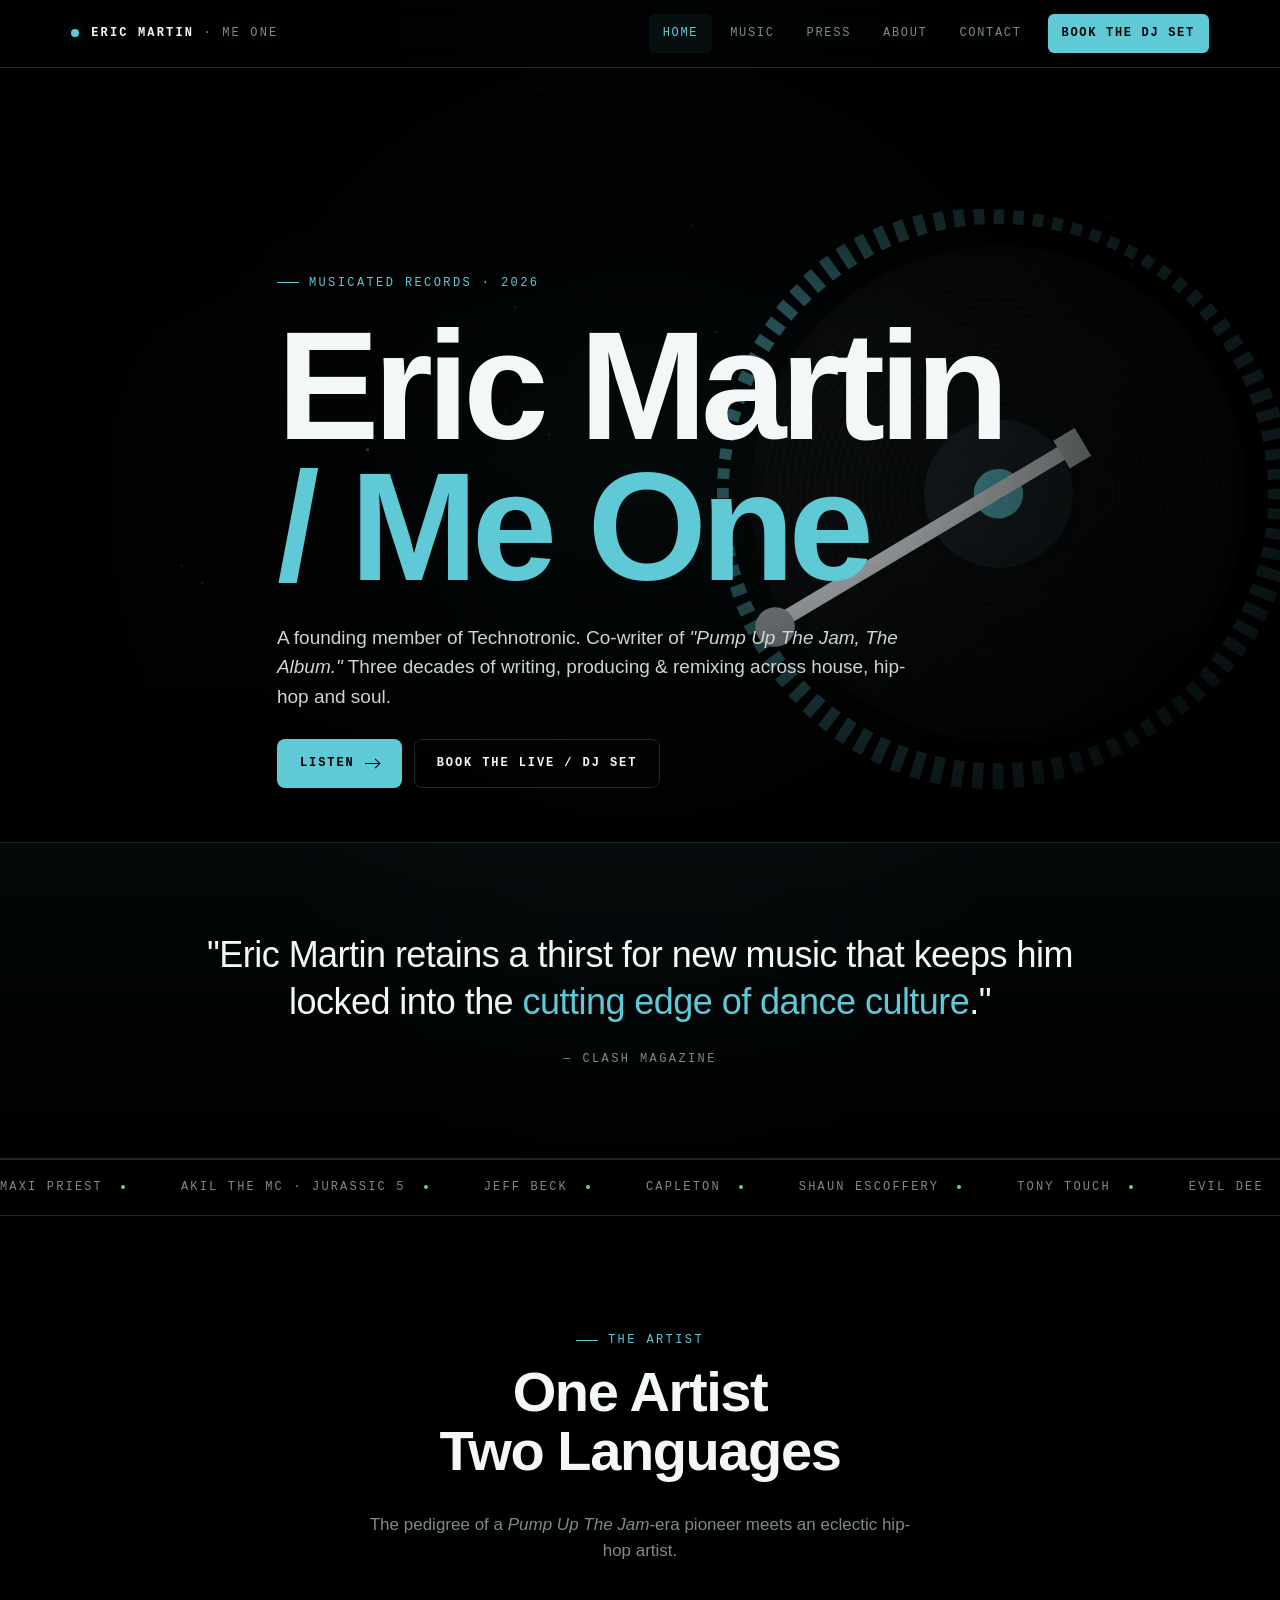
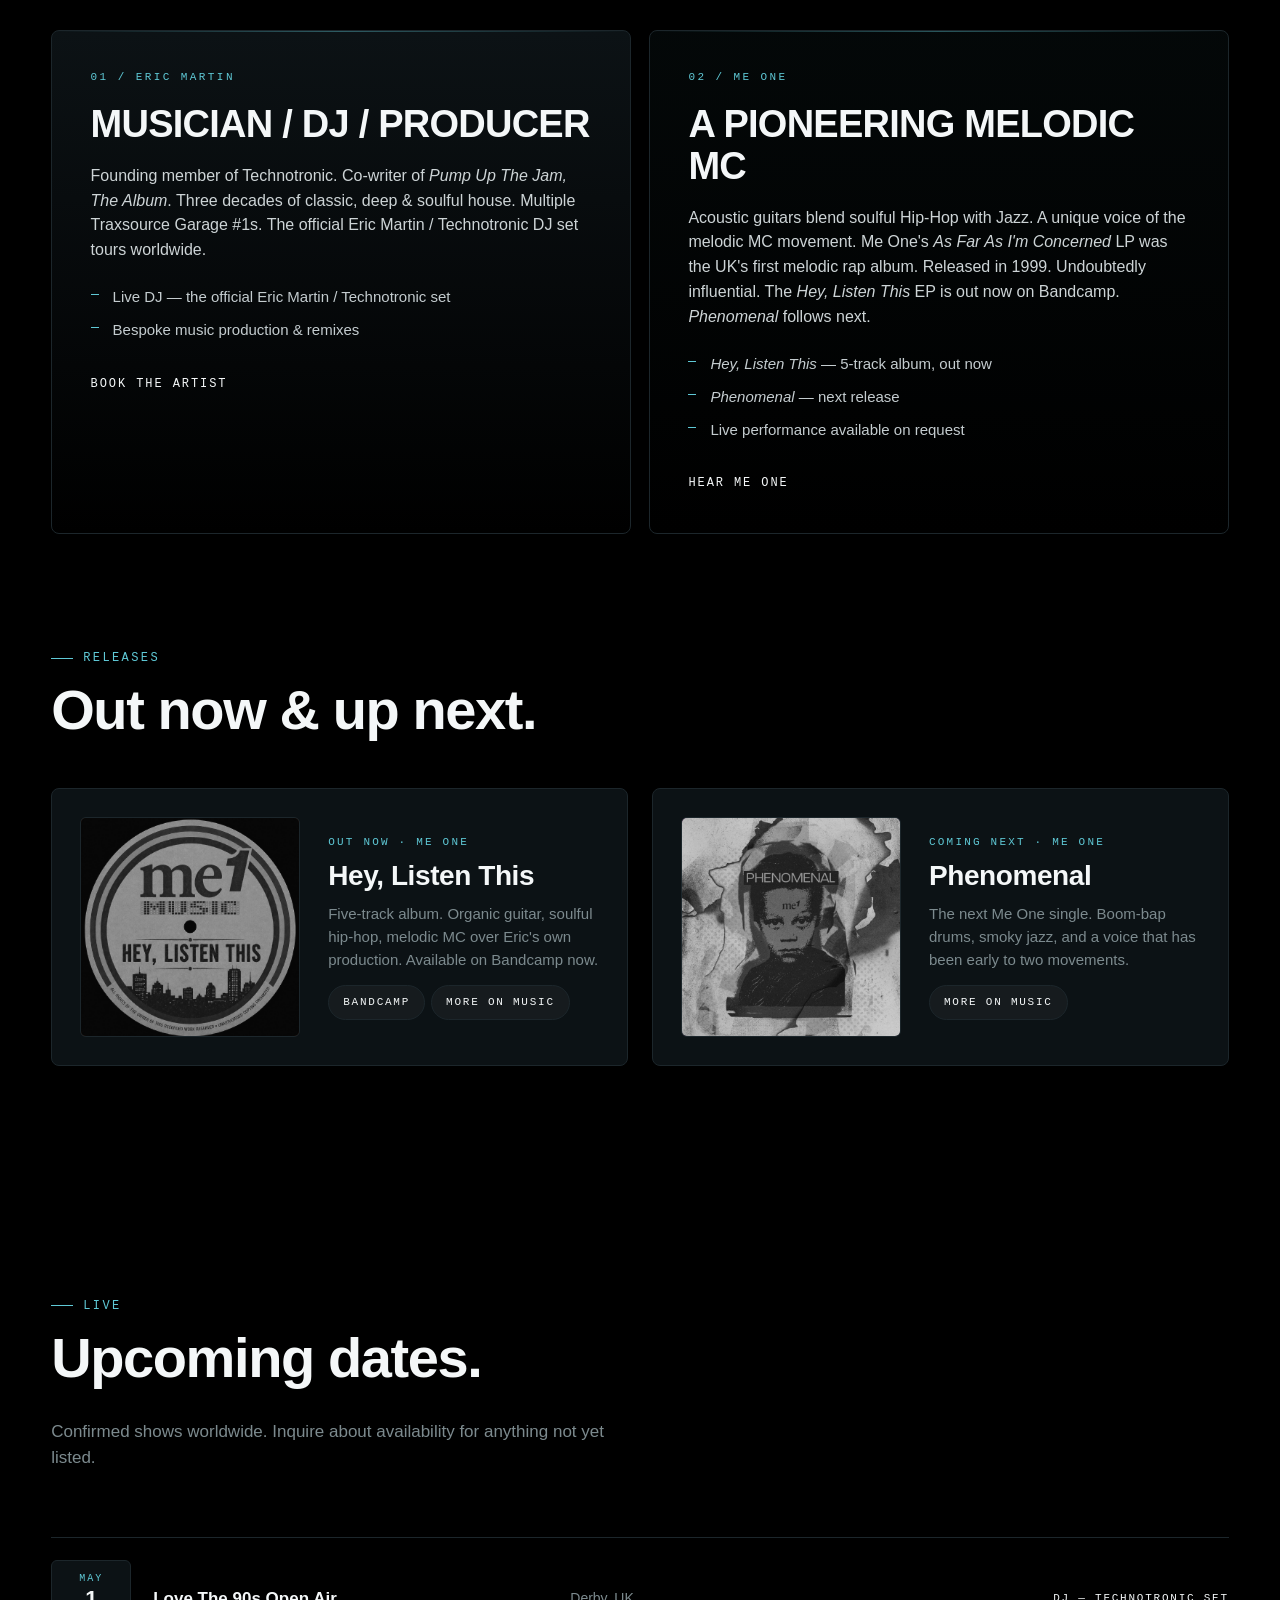
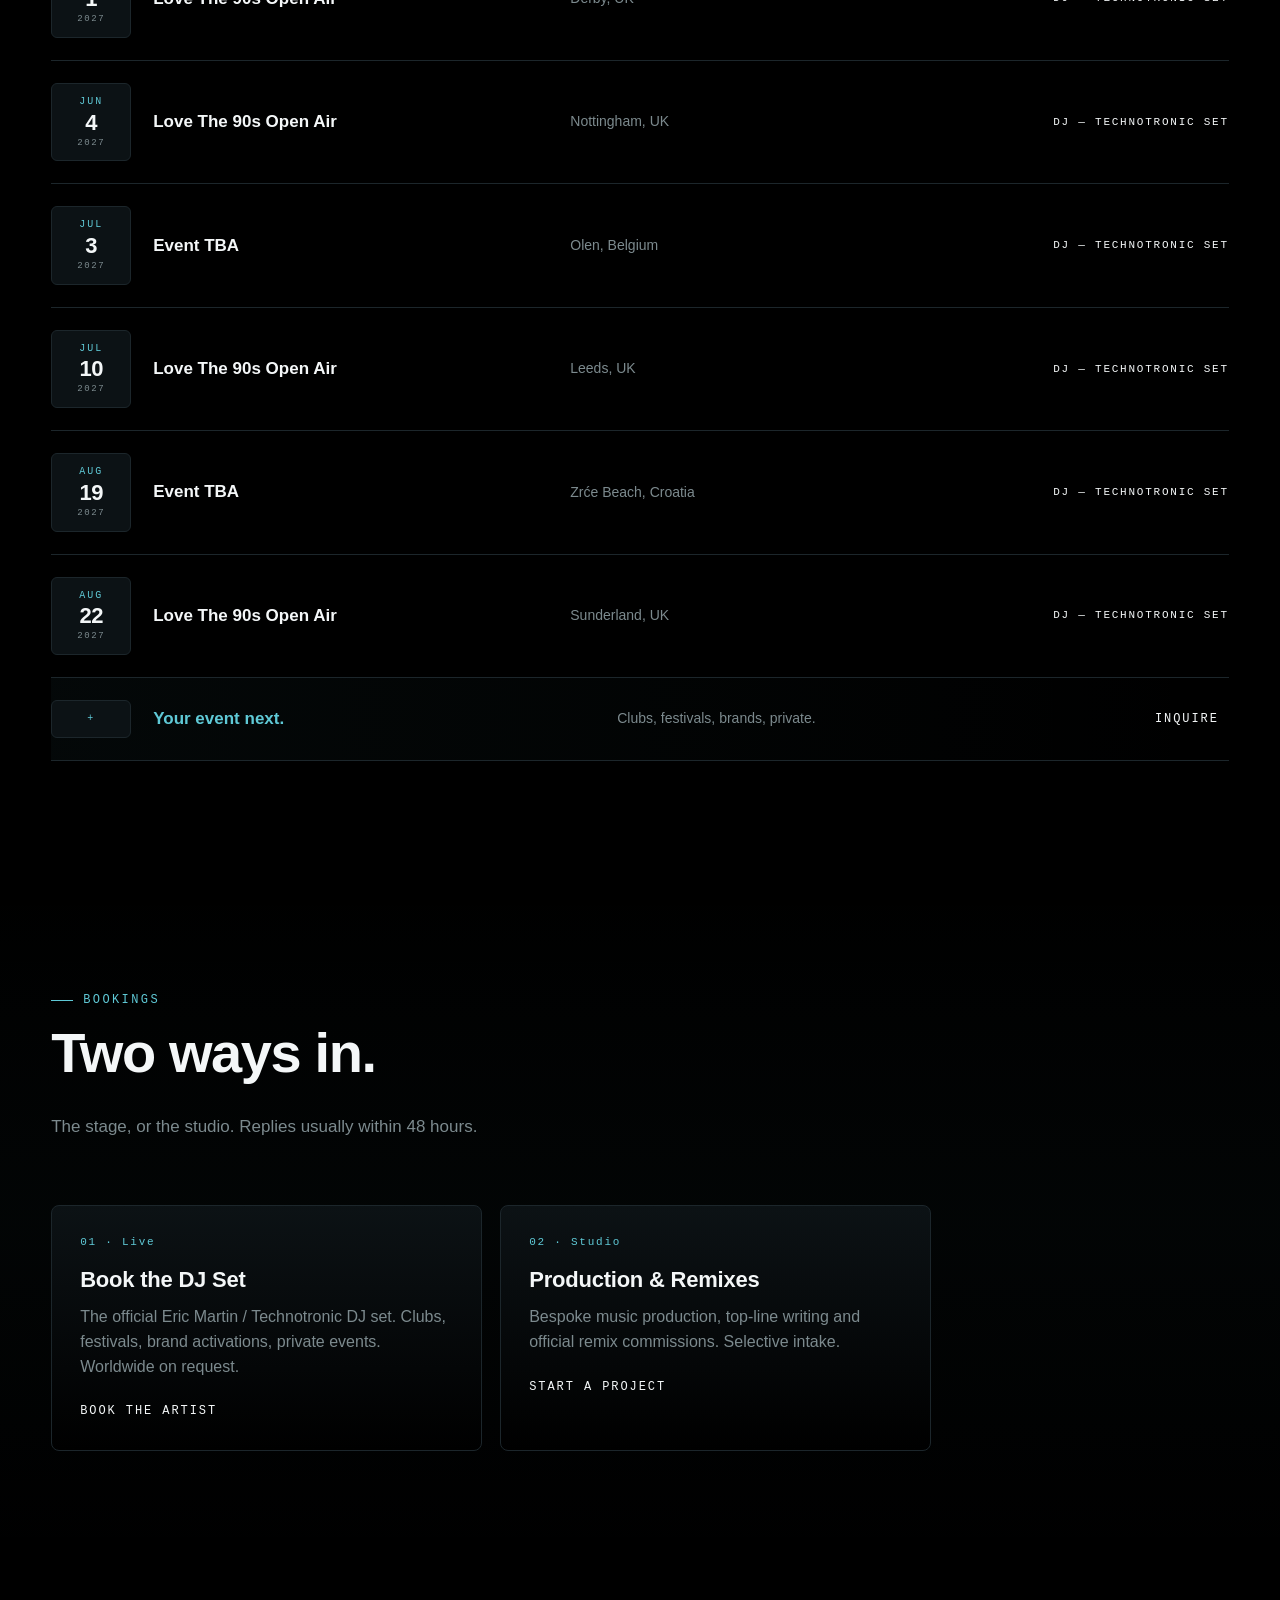
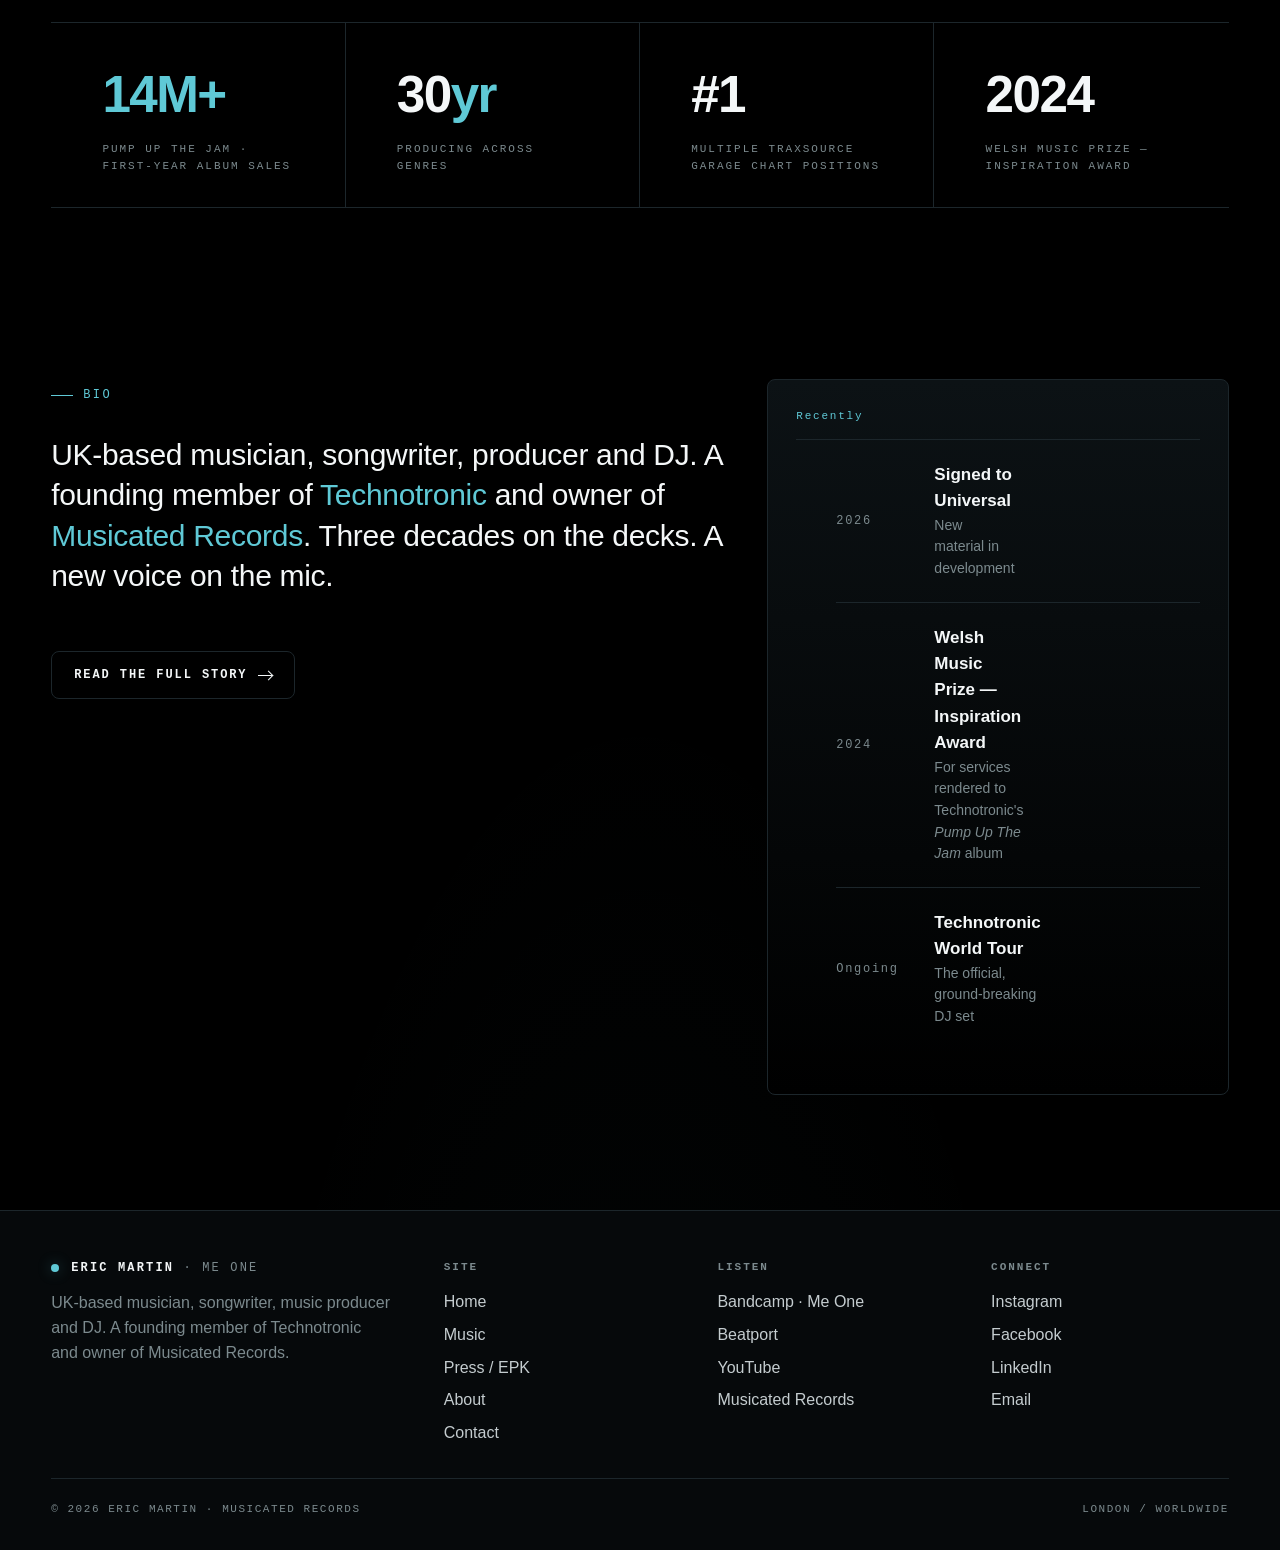
==== index.html @ d7f9967d "Eric Martin / Me One site — prepared for GitHub Pages handover Co-authored-by: Cursor <cursoragent@c" ====
<!doctype html>
<html lang="en">
<head>
<meta charset="utf-8" />
<meta name="viewport" content="width=device-width,initial-scale=1" />
<title>Eric Martin · Me One — DJ · Producer · Musicated Records</title>
<meta name="description" content="Eric Martin / Me One — founding member of Technotronic, co-writer of Pump Up The Jam, owner of Musicated Records. Book the official Eric Martin / Technotronic DJ set. Bespoke production, remixes, TV & film sync." />
<link rel="canonical" href="https://www.ericmartinmusic.club/" />

<!-- Open Graph / social previews -->
<meta property="og:title" content="Eric Martin · Me One — DJ · Producer · Musicated Records" />
<meta property="og:description" content="A founding member of Technotronic. Co-writer of Pump Up The Jam. Three decades. Two languages. Book the live DJ set, bespoke production, TV/Film sync." />
<meta property="og:type" content="website" />
<meta property="og:url" content="https://www.ericmartinmusic.club/" />
<meta property="og:site_name" content="Eric Martin · Me One" />
<meta property="og:image" content="https://www.ericmartinmusic.club/assets/og-card.jpg" />
<meta property="og:image:width" content="1200" />
<meta property="og:image:height" content="630" />
<meta property="og:image:alt" content="Eric Martin / Me One — Musicated Records" />

<!-- Twitter / X -->
<meta name="twitter:card" content="summary_large_image" />
<meta name="twitter:title" content="Eric Martin · Me One" />
<meta name="twitter:description" content="Founding member of Technotronic. Three decades. Two languages." />
<meta name="twitter:image" content="https://www.ericmartinmusic.club/assets/og-card.jpg" />

<!-- Theme color (mobile chrome) -->
<meta name="theme-color" content="#0a0a0c" />

<!-- Favicons / touch icons -->
<link rel="icon" href="favicon.ico" sizes="any" />
<link rel="icon" type="image/png" sizes="32x32" href="favicon-32.png" />
<link rel="icon" type="image/png" sizes="16x16" href="favicon-16.png" />
<link rel="apple-touch-icon" sizes="180x180" href="apple-touch-icon.png" />
<link rel="manifest" href="site.webmanifest" />

<link rel="stylesheet" href="assets/styles.css" />
</head>
<body data-page="home">
<div data-slot="header"></div>

<main>
  <!-- HERO -->
  <section class="hero" aria-label="Eric Martin / Me One">
    <canvas id="hero-canvas" class="hero__viz" aria-hidden="true"></canvas>
    <div class="hero__veil" aria-hidden="true"></div>

    <div class="hero__content">
      <span class="hero__eyebrow">Musicated Records · 2026</span>
      <h1 class="hero__title">
        Eric&nbsp;Martin<br />
        <span class="accent">/ Me&nbsp;One</span>
      </h1>
      <p class="hero__sub">
        A founding member of Technotronic. Co-writer of <em>"Pump Up The Jam, The Album."</em>
        Three decades of writing, producing &amp; remixing across house, hip-hop and soul.
      </p>
      <div class="hero__ctas">
        <a href="music.html" class="btn btn--primary">Listen <span class="arrow"></span></a>
        <a href="contact.html#booking" class="btn btn--ghost">Book the Live / DJ Set</a>
      </div>
    </div>
  </section>

  <!-- PRESS PULL QUOTE -->
  <section class="pullquote" aria-label="Press">
    <div class="pullquote__inner">
      <p class="pullquote__text">
        "Eric Martin retains a thirst for new music that keeps him locked into the
        <span class="accent">cutting edge of dance culture</span>."
      </p>
      <p class="pullquote__src">— Clash Magazine</p>
    </div>
  </section>

  <!-- CREDIT TICKER -->
  <div class="ticker" aria-label="Selected credits">
    <div class="ticker__inner">
      <span>Maxi Priest</span>
      <span>Akil The MC · Jurassic 5</span>
      <span>Jeff Beck</span>
      <span>Capleton</span>
      <span>Shaun Escoffery</span>
      <span>Tony Touch</span>
      <span>Evil Dee</span>
      <span>The Roots</span>
      <span>Group Home</span>
      <span>Technotronic</span>
      <!-- duplicate for seamless loop -->
      <span>Maxi Priest</span>
      <span>Akil The MC · Jurassic 5</span>
      <span>Jeff Beck</span>
      <span>Capleton</span>
      <span>Shaun Escoffery</span>
      <span>Tony Touch</span>
      <span>Evil Dee</span>
      <span>The Roots</span>
      <span>Group Home</span>
      <span>Technotronic</span>
    </div>
  </div>

  <!-- TWO PILLARS -->
  <section class="section" id="pillars">
    <div class="section__inner">
      <header class="section__head section__head--center">
        <span class="section__kicker">The artist</span>
        <h2 class="section__title">One Artist<br/><span class="accent">Two Languages</span></h2>
        <p class="section__sub">
          The pedigree of a <em>Pump Up The Jam</em>-era pioneer meets an eclectic hip-hop artist.
        </p>
      </header>

      <div class="pillars">
        <article class="pillar">
          <div class="pillar__label">01 / ERIC&nbsp;MARTIN</div>
          <h3>MUSICIAN / DJ / PRODUCER</h3>
          <p>
            Founding member of Technotronic. Co-writer of <em>Pump Up The Jam, The Album</em>.
            Three decades of classic, deep &amp; soulful house. Multiple Traxsource Garage #1s.
            The official Eric Martin / Technotronic DJ set tours worldwide.
          </p>
          <ul class="pillar__list">
            <li>Live DJ — the official Eric Martin / Technotronic set</li>
            <li>Bespoke music production &amp; remixes</li>
          </ul>
          <a href="contact.html#booking" class="card__link">Book the artist <span class="arrow"></span></a>
        </article>

        <article class="pillar pillar--alt">
          <div class="pillar__label">02 / ME&nbsp;ONE</div>
          <h3>A PIONEERING MELODIC MC</h3>
          <p>
            Acoustic guitars blend soulful Hip-Hop with Jazz. A unique voice of the
            melodic MC movement. Me One's <em>As Far As I'm Concerned</em> LP was the
            UK's first melodic rap album. Released in 1999. Undoubtedly influential.
            The <em>Hey, Listen This</em> EP is out now on Bandcamp.
            <em>Phenomenal</em> follows next.
          </p>
          <ul class="pillar__list">
            <li><em>Hey, Listen This</em> — 5-track album, out now</li>
            <li><em>Phenomenal</em> — next release</li>
            <li>Live performance available on request</li>
          </ul>
          <a href="music.html" class="card__link">Hear Me One <span class="arrow"></span></a>
        </article>
      </div>
    </div>
  </section>

  <!-- FEATURED RELEASES -->
  <section class="section" style="padding-top:0">
    <div class="section__inner">
      <header class="section__head">
        <span class="section__kicker">Releases</span>
        <h2 class="section__title">Out now &amp; up next.</h2>
      </header>

      <div class="releases-grid">
        <article class="release-card">
          <div class="release-card__cover release-card__cover--hey-listen">
            <img src="assets/hey-listen-this.jpg" alt="Hey, Listen This — Me One" onerror="this.style.display='none';this.parentNode.classList.add('release-card__cover--fallback');this.parentNode.dataset.fallback='HEY, LISTEN THIS';" />
          </div>
          <div class="release-card__meta">
            <div class="release-card__label">Out now · Me One</div>
            <h3>Hey, Listen This</h3>
            <p>Five-track album. Organic guitar, soulful hip-hop, melodic MC over Eric's own production. Available on Bandcamp now.</p>
            <div class="release-card__platforms">
              <a class="platform-pill" href="https://meone.bandcamp.com" target="_blank" rel="noopener">Bandcamp</a>
              <a class="platform-pill" href="music.html">More on Music</a>
            </div>
          </div>
        </article>

        <article class="release-card">
          <div class="release-card__cover release-card__cover--phenomenal">
            <img src="assets/phenomenal.jpg" alt="Phenomenal — Me One" onerror="this.style.display='none';this.parentNode.classList.add('release-card__cover--fallback');this.parentNode.dataset.fallback='PHENOMENAL';" />
          </div>
          <div class="release-card__meta">
            <div class="release-card__label">Coming next · Me One</div>
            <h3>Phenomenal</h3>
            <p>The next Me One single. Boom-bap drums, smoky jazz, and a voice that has been early to two movements.</p>
            <div class="release-card__platforms">
              <a class="platform-pill" href="music.html">More on Music</a>
            </div>
          </div>
        </article>
      </div>
    </div>
  </section>

  <!-- UPCOMING GIGS -->
  <section class="section" id="gigs">
    <div class="section__inner">
      <header class="section__head">
        <span class="section__kicker">Live</span>
        <h2 class="section__title">Upcoming dates.</h2>
        <p class="section__sub">Confirmed shows worldwide. Inquire about availability for anything not yet listed.</p>
      </header>

      <!-- Dates are loaded from assets/gigs.js — past dates auto-drop the day after.
           To add a show, edit the GIGS list at the top of that file. -->
      <ul class="gigs" id="gigs-list"></ul>
    </div>
  </section>

  <!-- BOOK THE ARTIST -->
  <section class="section section--alt">
    <div class="section__inner">
      <header class="section__head">
        <span class="section__kicker">Bookings</span>
        <h2 class="section__title">Two ways in.</h2>
        <p class="section__sub">The stage, or the studio. Replies usually within 48 hours.</p>
      </header>

      <div class="grid-2-cards">
        <article class="card">
          <div class="card__num">01 · Live</div>
          <h3>Book the DJ Set</h3>
          <p>The official Eric Martin / Technotronic DJ set. Clubs, festivals, brand activations, private events. Worldwide on request.</p>
          <a class="card__link" href="contact.html#booking">Book the artist <span class="arrow"></span></a>
        </article>

        <article class="card">
          <div class="card__num">02 · Studio</div>
          <h3>Production &amp; Remixes</h3>
          <p>Bespoke music production, top-line writing and official remix commissions. Selective intake.</p>
          <a class="card__link" href="contact.html#production">Start a project <span class="arrow"></span></a>
        </article>
      </div>
    </div>
  </section>

  <!-- STATS -->
  <section class="section" style="padding-top:0">
    <div class="section__inner">
      <div class="stats">
        <div class="stat">
          <div class="stat__num"><span class="accent">14M+</span></div>
          <div class="stat__label">Pump Up The Jam · first-year album sales</div>
        </div>
        <div class="stat">
          <div class="stat__num">30<span class="accent">yr</span></div>
          <div class="stat__label">Producing across genres</div>
        </div>
        <div class="stat">
          <div class="stat__num">#1</div>
          <div class="stat__label">Multiple Traxsource Garage chart positions</div>
        </div>
        <div class="stat">
          <div class="stat__num">2024</div>
          <div class="stat__label">Welsh Music Prize — Inspiration Award</div>
        </div>
      </div>
    </div>
  </section>

  <!-- BIO TEASER -->
  <section class="section" style="padding-top:0">
    <div class="section__inner">
      <div class="grid-2">
        <div>
          <span class="section__kicker">Bio</span>
          <p class="bio__lead">
            UK-based musician, songwriter, producer and DJ.
            A founding member of <span class="accent">Technotronic</span> and owner of
            <span class="accent">Musicated Records</span>.
            Three decades on the decks. A new voice on the mic.
          </p>
          <a href="about.html" class="btn btn--ghost" style="margin-top:24px">Read the full story <span class="arrow"></span></a>
        </div>
        <div class="card">
          <div class="card__num">Recently</div>
          <ul class="disco" style="margin-top:14px">
            <li class="disco__row">
              <div class="disco__year">2026</div>
              <div>
                <div class="disco__title">Signed to Universal</div>
                <div class="disco__notes">New material in development</div>
              </div>
            </li>
            <li class="disco__row">
              <div class="disco__year">2024</div>
              <div>
                <div class="disco__title">Welsh Music Prize — Inspiration Award</div>
                <div class="disco__notes">For services rendered to Technotronic's <em>Pump Up The Jam</em> album</div>
              </div>
            </li>
            <li class="disco__row" style="border-bottom:0">
              <div class="disco__year">Ongoing</div>
              <div>
                <div class="disco__title">Technotronic World Tour</div>
                <div class="disco__notes">The official, ground-breaking DJ set</div>
              </div>
            </li>
          </ul>
        </div>
      </div>
    </div>
  </section>
</main>

<div data-slot="footer"></div>

<script src="assets/main.js"></script>
<script src="assets/hero-viz.js"></script>
<script src="assets/gigs.js"></script>
</body>
</html>
---- assets/styles.css ----
/* =========================================================================
 * ERIC MARTIN / ME ONE — Site styles
 * Black + teal minimalism, matching the Musicated visualizer.
 * ======================================================================= */

:root {
  --bg: #000;
  --bg-2: #06090b;
  --card: #0c1215;
  --card-2: #131b1f;
  --line: #1c262b;
  --ink: #f4f7f8;
  --muted: #7c8a8e;
  --teal: #5FC9D6;
  --teal-dim: rgba(95, 201, 214, 0.18);
  --teal-glow: rgba(95, 201, 214, 0.35);
  --max: 1240px;
  --pad: clamp(20px, 4vw, 56px);
  --radius: 8px;
  --font-display: -apple-system, BlinkMacSystemFont, "SF Pro Display", "Inter", "Helvetica Neue", Arial, sans-serif;
  --font-mono: "SF Mono", "JetBrains Mono", Menlo, Consolas, monospace;
}

*, *::before, *::after { box-sizing: border-box; }
html { scroll-behavior: smooth; }
body {
  margin: 0; background: var(--bg); color: var(--ink);
  font-family: var(--font-display);
  font-size: 16px; line-height: 1.55;
  -webkit-font-smoothing: antialiased;
  text-rendering: optimizeLegibility;
  background-image:
    radial-gradient(ellipse 80% 50% at 50% -10%, rgba(95,201,214,0.08), transparent 60%),
    radial-gradient(ellipse 60% 40% at 50% 110%, rgba(95,201,214,0.04), transparent 60%);
}

a { color: inherit; text-decoration: none; }
img { max-width: 100%; display: block; }

/* ------------------- Header ------------------- */
.site-header {
  position: sticky; top: 0; z-index: 50;
  background: rgba(0,0,0,.72);
  backdrop-filter: blur(14px);
  -webkit-backdrop-filter: blur(14px);
  border-bottom: 1px solid var(--line);
}
.site-header__inner {
  max-width: var(--max); margin: 0 auto;
  display: flex; align-items: center; justify-content: space-between;
  padding: 14px var(--pad);
}
.brand {
  display: flex; align-items: center; gap: 12px;
  font-family: var(--font-mono); font-size: 12px; letter-spacing: 0.18em;
  text-transform: uppercase;
}
.brand .dot { width: 8px; height: 8px; border-radius: 50%; background: var(--teal); box-shadow: 0 0 14px var(--teal-glow); }
.brand b { color: var(--ink); font-weight: 600; }
.brand span { color: var(--muted); }

.nav { display: flex; gap: 4px; align-items: center; }
.nav a {
  font-family: var(--font-mono); font-size: 12px;
  letter-spacing: 0.14em; text-transform: uppercase;
  color: var(--muted);
  padding: 10px 14px; border-radius: 6px; transition: color .2s, background .2s;
}
.nav a:hover, .nav a[aria-current="page"] { color: var(--ink); background: rgba(95,201,214,0.06); }
.nav a[aria-current="page"] { color: var(--teal); }
.nav .cta {
  margin-left: 8px;
  background: var(--teal); color: #000; font-weight: 600;
}
.nav .cta:hover { background: #fff; color: #000; }

/* Mobile menu toggle (hamburger) — hidden on desktop */
.nav__toggle {
  display: none;
  flex-direction: column; justify-content: center; gap: 5px;
  width: 44px; height: 40px; padding: 9px 10px;
  background: transparent; border: 1px solid var(--line); border-radius: 9px;
  cursor: pointer; -webkit-tap-highlight-color: transparent;
}
.nav__toggle span {
  display: block; height: 2px; width: 100%;
  background: var(--ink); border-radius: 2px;
  transition: transform .25s ease, opacity .2s ease;
}
.nav__toggle[aria-expanded="true"] span:nth-child(1) { transform: translateY(7px) rotate(45deg); }
.nav__toggle[aria-expanded="true"] span:nth-child(2) { opacity: 0; }
.nav__toggle[aria-expanded="true"] span:nth-child(3) { transform: translateY(-7px) rotate(-45deg); }

@media (max-width: 720px) {
  .nav__toggle { display: flex; }
  /* Nav becomes a full-width dropdown panel under the header bar */
  .nav {
    position: absolute; top: 100%; left: 0; right: 0;
    display: none; flex-direction: column; align-items: stretch; gap: 0;
    background: rgba(10,10,12,0.98);
    -webkit-backdrop-filter: blur(14px); backdrop-filter: blur(14px);
    border-bottom: 1px solid var(--line);
    padding: 6px 0 14px;
    box-shadow: 0 24px 40px rgba(0,0,0,0.5);
  }
  .nav.is-open { display: flex; }
  .nav a {
    padding: 15px var(--pad); font-size: 13px; border-radius: 0;
    border-bottom: 1px solid rgba(255,255,255,0.04);
  }
  .nav a:hover, .nav a[aria-current="page"] { background: rgba(95,201,214,0.08); }
  .nav .cta {
    margin: 14px var(--pad) 2px; padding: 14px; text-align: center;
    border-radius: 9px; border-bottom: 0;
  }
}

/* ------------------- Hero ------------------- */
.hero {
  position: relative;
  min-height: 86vh;
  display: grid; grid-template-rows: 1fr auto;
  overflow: hidden;
}
.hero__viz {
  position: absolute; inset: 0;
  width: 100%; height: 100%;
  border: 0;
}
.hero__veil {
  position: absolute; inset: 0;
  background:
    linear-gradient(180deg, rgba(0,0,0,.25) 0%, rgba(0,0,0,0) 30%, rgba(0,0,0,.6) 100%),
    radial-gradient(ellipse 60% 50% at 50% 60%, transparent 30%, rgba(0,0,0,.5) 90%);
  pointer-events: none;
}
.hero__content {
  position: relative; z-index: 2;
  max-width: var(--max); margin: 0 auto;
  padding: 6vh var(--pad) 6vh;
  align-self: end;
  display: grid; gap: 24px;
}
.hero__eyebrow {
  font-family: var(--font-mono); font-size: 12px; letter-spacing: 0.2em;
  color: var(--teal); text-transform: uppercase;
  display: inline-flex; align-items: center; gap: 10px;
}
.hero__eyebrow::before {
  content: ""; width: 22px; height: 1px; background: var(--teal);
}
.hero__title {
  font-size: clamp(56px, 12vw, 188px);
  line-height: 0.92;
  margin: 0;
  letter-spacing: -0.04em;
  font-weight: 700;
}
.hero__title .accent { color: var(--teal); }
.hero__sub {
  max-width: 640px;
  font-size: clamp(16px, 1.6vw, 19px);
  color: #cdd4d6;
  margin: 0;
}
.hero__ctas {
  display: flex; gap: 12px; flex-wrap: wrap; margin-top: 4px;
}

/* Buttons */
.btn {
  display: inline-flex; align-items: center; gap: 10px;
  padding: 14px 22px; border-radius: 8px;
  font-family: var(--font-mono); font-size: 12px; letter-spacing: 0.16em;
  text-transform: uppercase; font-weight: 600;
  border: 1px solid transparent; cursor: pointer;
  transition: transform .18s, background .18s, color .18s, border-color .18s;
}
.btn:hover { transform: translateY(-1px); }
.btn--primary { background: var(--teal); color: #000; }
.btn--primary:hover { background: #fff; }
.btn--ghost { background: transparent; color: var(--ink); border-color: var(--line); }
.btn--ghost:hover { border-color: var(--teal); color: var(--teal); }
.btn .arrow {
  width: 14px; height: 1px; background: currentColor; position: relative;
}
.btn .arrow::after {
  content: ""; position: absolute; right: 0; top: -3px;
  width: 7px; height: 7px; border-right: 1px solid currentColor; border-top: 1px solid currentColor;
  transform: rotate(45deg);
}

/* ------------------- Credit ticker ------------------- */
.ticker {
  position: relative; z-index: 3;
  border-top: 1px solid var(--line);
  border-bottom: 1px solid var(--line);
  background: rgba(0,0,0,.6);
  overflow: hidden;
}
.ticker__inner {
  display: flex; gap: 56px;
  padding: 18px 0;
  white-space: nowrap;
  animation: ticker 32s linear infinite;
  font-family: var(--font-mono); font-size: 12px; letter-spacing: 0.18em;
  text-transform: uppercase; color: var(--muted);
}
.ticker__inner span { display: inline-flex; align-items: center; gap: 18px; }
.ticker__inner span::after {
  content: ""; width: 4px; height: 4px; border-radius: 50%; background: var(--teal); display: inline-block;
}
@keyframes ticker {
  from { transform: translateX(0); }
  to { transform: translateX(-50%); }
}

/* ------------------- Sections ------------------- */
.section {
  padding: clamp(64px, 9vw, 132px) var(--pad);
}
.section__inner { max-width: var(--max); margin: 0 auto; }
.section__head {
  display: grid; gap: 14px; margin-bottom: 48px;
  max-width: 720px;
}
.section__kicker {
  font-family: var(--font-mono); font-size: 12px; letter-spacing: 0.2em;
  color: var(--teal); text-transform: uppercase;
  display: inline-flex; align-items: center; gap: 10px;
}
.section__kicker::before { content: ""; width: 22px; height: 1px; background: var(--teal); }
.section__title {
  font-size: clamp(32px, 5vw, 56px);
  line-height: 1.05; letter-spacing: -0.025em; margin: 0;
}
.section__sub { color: var(--muted); font-size: 17px; max-width: 560px; }

/* Grids */
.grid-3 { display: grid; gap: 18px; grid-template-columns: repeat(3, minmax(0, 1fr)); }
.grid-2 { display: grid; gap: 24px; grid-template-columns: 1.2fr .8fr; }
@media (max-width: 920px) { .grid-3 { grid-template-columns: 1fr; } .grid-2 { grid-template-columns: 1fr; } }

/* ------------------- Cards ------------------- */
.card {
  background: linear-gradient(180deg, var(--card) 0%, var(--bg) 100%);
  border: 1px solid var(--line);
  border-radius: var(--radius);
  padding: 28px;
  position: relative; overflow: hidden;
  transition: border-color .2s, transform .2s;
}
.card:hover { border-color: var(--teal-dim); transform: translateY(-2px); }
.card__num {
  font-family: var(--font-mono); font-size: 11px; letter-spacing: 0.16em;
  color: var(--teal);
}
.card h3 { font-size: 22px; margin: 12px 0 8px; letter-spacing: -0.01em; }
.card p { color: var(--muted); margin: 0 0 18px; }
.card__link {
  font-family: var(--font-mono); font-size: 12px; letter-spacing: 0.16em;
  text-transform: uppercase; color: var(--ink);
  display: inline-flex; align-items: center; gap: 10px;
}
.card__link:hover { color: var(--teal); }

/* Featured release strip */
.release {
  display: grid; grid-template-columns: 280px 1fr;
  gap: 36px; align-items: center;
  padding: 36px;
  background: linear-gradient(135deg, rgba(95,201,214,0.06), rgba(0,0,0,0));
  border: 1px solid var(--line); border-radius: var(--radius);
}
.release__cover {
  aspect-ratio: 1/1; background: #000;
  border: 1px solid var(--line); border-radius: 6px;
  display: grid; place-items: center; overflow: hidden; position: relative;
}
.release__cover img { width: 78%; height: auto; opacity: .95; }
.release__meta { display: grid; gap: 14px; }
.release__label {
  font-family: var(--font-mono); font-size: 11px; letter-spacing: 0.18em;
  text-transform: uppercase; color: var(--teal);
}
.release h3 { font-size: clamp(28px, 4vw, 44px); margin: 0; line-height: 1.05; letter-spacing: -0.02em; }
.release__credits { color: var(--muted); }
.release__platforms {
  display: flex; flex-wrap: wrap; gap: 8px; margin-top: 8px;
}
.platform-pill {
  padding: 8px 14px; border-radius: 999px;
  background: rgba(255,255,255,0.04); border: 1px solid var(--line);
  font-family: var(--font-mono); font-size: 11px; letter-spacing: 0.16em;
  text-transform: uppercase; color: var(--ink);
}
.platform-pill:hover { border-color: var(--teal); color: var(--teal); }
@media (max-width: 720px) { .release { grid-template-columns: 1fr; } }

/* Discography list */
.disco { display: grid; gap: 0; border-top: 1px solid var(--line); }
.disco__row {
  display: grid; grid-template-columns: 80px 1fr 1.2fr 100px;
  align-items: center; gap: 18px;
  padding: 22px 0; border-bottom: 1px solid var(--line);
  transition: padding-left .2s, color .2s;
}
.disco__row:hover { padding-left: 12px; color: var(--teal); }
.disco__year { font-family: var(--font-mono); font-size: 12px; color: var(--muted); letter-spacing: 0.14em; }
.disco__title { font-weight: 600; font-size: 17px; }
.disco__notes { color: var(--muted); font-size: 14px; }
.disco__role {
  font-family: var(--font-mono); font-size: 11px; letter-spacing: 0.14em;
  text-transform: uppercase; color: var(--ink); text-align: right;
}
@media (max-width: 720px) {
  .disco__row { grid-template-columns: 60px 1fr; }
  .disco__notes, .disco__role { display: none; }
}

/* ------------------- About / Bio ------------------- */
.bio {
  display: grid; grid-template-columns: 1fr 1fr;
  gap: 48px; align-items: start;
}
@media (max-width: 920px) { .bio { grid-template-columns: 1fr; } }
.bio__lead {
  font-size: clamp(22px, 2.4vw, 30px);
  line-height: 1.35;
  letter-spacing: -0.01em;
  color: var(--ink);
}
.bio__lead .accent { color: var(--teal); }
.bio__body p { color: #c4cccf; margin: 0 0 18px; }

.timeline { display: grid; gap: 0; margin-top: 28px; }
.timeline__row {
  display: grid; grid-template-columns: 90px 1fr;
  gap: 18px; padding: 20px 0;
  border-top: 1px solid var(--line);
}
.timeline__year { font-family: var(--font-mono); font-size: 12px; color: var(--teal); letter-spacing: 0.16em; }
.timeline__what { color: #c4cccf; }
.timeline__what b { color: var(--ink); font-weight: 600; }

/* Stats strip */
.stats {
  display: grid; grid-template-columns: repeat(4, 1fr); gap: 0;
  border-top: 1px solid var(--line); border-bottom: 1px solid var(--line);
  margin: 56px 0;
}
.stat {
  padding: 32px var(--pad); text-align: left;
  border-right: 1px solid var(--line);
}
.stat:last-child { border-right: 0; }
.stat__num { font-size: clamp(32px, 4vw, 56px); font-weight: 600; letter-spacing: -0.03em; }
.stat__num .accent { color: var(--teal); }
.stat__label { font-family: var(--font-mono); font-size: 11px; letter-spacing: 0.18em; text-transform: uppercase; color: var(--muted); margin-top: 6px; }
@media (max-width: 720px) { .stats { grid-template-columns: repeat(2, 1fr); } .stat:nth-child(2){border-right:0;} .stat:nth-child(1),.stat:nth-child(2){border-bottom:1px solid var(--line);} }

/* ------------------- Forms ------------------- */
.form {
  display: grid; gap: 18px;
  background: var(--card); border: 1px solid var(--line);
  border-radius: var(--radius); padding: 32px;
}
.form__row { display: grid; gap: 6px; }
.form__row.cols { grid-template-columns: 1fr 1fr; gap: 18px; }
@media (max-width: 720px) { .form__row.cols { grid-template-columns: 1fr; } }
label {
  font-family: var(--font-mono); font-size: 11px; letter-spacing: 0.16em;
  text-transform: uppercase; color: var(--muted);
}
input, textarea, select {
  background: #0a0e10; color: var(--ink);
  border: 1px solid var(--line); border-radius: 6px;
  padding: 12px 14px; font-family: inherit; font-size: 15px;
  transition: border-color .2s;
}
input:focus, textarea:focus, select:focus { outline: none; border-color: var(--teal); }
textarea { min-height: 130px; resize: vertical; }
.form .btn { justify-self: start; }

.contact-grid { display: grid; grid-template-columns: 1.2fr .8fr; gap: 36px; }
@media (max-width: 920px) { .contact-grid { grid-template-columns: 1fr; } }
.contact-info { display: grid; gap: 22px; }
.contact-block {
  border: 1px solid var(--line); border-radius: var(--radius);
  padding: 22px; background: var(--card);
}
.contact-block h4 {
  margin: 0 0 6px; font-family: var(--font-mono); font-size: 12px;
  letter-spacing: 0.18em; text-transform: uppercase; color: var(--teal);
}
.contact-block p { margin: 0; color: var(--muted); }
.contact-block a { color: var(--ink); border-bottom: 1px solid var(--line); }
.contact-block a:hover { color: var(--teal); border-color: var(--teal); }

/* Newsletter inline */
.newsletter {
  display: grid; grid-template-columns: minmax(0, 1fr) auto; gap: 8px;
  background: var(--card); border: 1px solid var(--line);
  padding: 8px; border-radius: 8px;
}
.newsletter input {
  border: 0; background: transparent;
  min-width: 0; width: 100%; /* allow shrink inside the narrow "List" card so the Join button isn't clipped */
}
.newsletter input:focus { outline: none; }
@media (max-width: 480px) { .newsletter { grid-template-columns: 1fr; } }

/* ------------------- Footer ------------------- */
.site-footer {
  border-top: 1px solid var(--line);
  padding: 48px var(--pad) 32px;
  background: var(--bg-2);
}
.site-footer__inner {
  max-width: var(--max); margin: 0 auto;
  display: grid; grid-template-columns: 1.5fr 1fr 1fr 1fr; gap: 36px;
}
@media (max-width: 720px) { .site-footer__inner { grid-template-columns: 1fr 1fr; } }
.site-footer h5 {
  margin: 0 0 14px; font-family: var(--font-mono); font-size: 11px;
  letter-spacing: 0.18em; text-transform: uppercase; color: var(--muted);
}
.site-footer ul { list-style: none; padding: 0; margin: 0; display: grid; gap: 8px; }
.site-footer a { color: #c4cccf; }
.site-footer a:hover { color: var(--teal); }
.site-footer__legal {
  max-width: var(--max); margin: 32px auto 0;
  border-top: 1px solid var(--line);
  padding-top: 22px;
  display: flex; justify-content: space-between; align-items: center;
  font-family: var(--font-mono); font-size: 11px; letter-spacing: 0.14em; text-transform: uppercase;
  color: var(--muted);
}

/* ------------------- Page hero (smaller, for inner pages) ------------------- */
.page-hero {
  padding: clamp(80px, 12vw, 160px) var(--pad) clamp(32px, 6vw, 64px);
  position: relative; overflow: hidden;
  border-bottom: 1px solid var(--line);
}
.page-hero::before {
  content: ""; position: absolute; inset: 0;
  background:
    radial-gradient(ellipse 60% 60% at 50% 0%, rgba(95,201,214,0.08), transparent 60%);
  pointer-events: none;
}
.page-hero__inner { max-width: var(--max); margin: 0 auto; position: relative; z-index: 1; }
.page-hero h1 {
  font-size: clamp(40px, 7vw, 96px); line-height: 1; margin: 14px 0 14px;
  letter-spacing: -0.03em;
}
.page-hero p { color: var(--muted); max-width: 640px; font-size: 17px; }

/* Utility */
.mono { font-family: var(--font-mono); }
.muted { color: var(--muted); }
.teal { color: var(--teal); }
.center { text-align: center; }
.spacer-sm { height: 24px; } .spacer-md { height: 48px; } .spacer-lg { height: 96px; }

/* =========================================================================
 * ROUND 2 — sections added for Eric's revisions
 * (Pull quote, Two pillars, Releases grid, TV/Film grid, Gigs, Grid-4)
 * ======================================================================= */

.section__head--center { text-align: center; max-width: 760px; margin-left: auto; margin-right: auto; }
.section__head--center .section__kicker { justify-content: center; }
.section__head--center .section__sub { margin-left: auto; margin-right: auto; }
.section--alt { background: linear-gradient(180deg, transparent, rgba(95,201,214,0.025) 50%, transparent); }

/* ------------------- Pull quote ------------------- */
.pullquote {
  border-top: 1px solid var(--line);
  border-bottom: 1px solid var(--line);
  padding: clamp(48px, 7vw, 96px) var(--pad);
  background: linear-gradient(180deg, rgba(95,201,214,0.04), rgba(0,0,0,0));
}
.pullquote__inner { max-width: 920px; margin: 0 auto; text-align: center; }
.pullquote__text {
  font-size: clamp(22px, 3.4vw, 36px);
  line-height: 1.3;
  letter-spacing: -0.015em;
  font-weight: 400;
  color: var(--ink);
  margin: 0;
}
.pullquote__text .accent { color: var(--teal); }
.pullquote__src {
  font-family: var(--font-mono); font-size: 12px; letter-spacing: 0.2em;
  text-transform: uppercase; color: var(--muted);
  margin: 24px 0 0;
}

/* ------------------- Two pillars ------------------- */
.pillars {
  display: grid; grid-template-columns: 1fr 1fr; gap: 18px;
  margin-top: 8px;
}
@media (max-width: 920px) { .pillars { grid-template-columns: 1fr; } }
.pillar {
  background: linear-gradient(180deg, var(--card) 0%, var(--bg) 100%);
  border: 1px solid var(--line);
  border-radius: var(--radius);
  padding: clamp(28px, 3vw, 44px);
  position: relative;
  overflow: hidden;
  transition: border-color .2s, transform .2s;
}
.pillar:hover { border-color: var(--teal-dim); transform: translateY(-2px); }
.pillar::before {
  content: ""; position: absolute; top: 0; left: 0; right: 0; height: 1px;
  background: linear-gradient(90deg, transparent, var(--teal), transparent);
  opacity: .4;
}
.pillar__label {
  font-family: var(--font-mono); font-size: 11px; letter-spacing: 0.22em;
  text-transform: uppercase; color: var(--teal);
  margin-bottom: 18px;
}
.pillar h3 {
  font-size: clamp(26px, 3vw, 38px); margin: 0 0 18px;
  line-height: 1.1; letter-spacing: -0.02em;
}
.pillar p { color: #cdd4d6; margin: 0 0 22px; }
.pillar__list {
  list-style: none; padding: 0; margin: 0 0 28px;
  display: grid; gap: 10px;
}
.pillar__list li {
  padding-left: 22px; position: relative;
  color: #c4cccf; font-size: 15px;
}
.pillar__list li::before {
  content: ""; position: absolute; left: 0; top: 9px;
  width: 8px; height: 1px; background: var(--teal);
}
.pillar--alt { background: linear-gradient(180deg, rgba(95,201,214,0.04) 0%, var(--bg) 100%); }

/* ------------------- Releases grid (Hey Listen This + Phenomenal) ------------------- */
.releases-grid {
  display: grid; grid-template-columns: 1fr 1fr; gap: 24px;
}
@media (max-width: 820px) { .releases-grid { grid-template-columns: 1fr; } }
.release-card {
  display: grid; grid-template-columns: 220px 1fr;
  gap: 28px; align-items: center;
  padding: 28px;
  background: var(--card);
  border: 1px solid var(--line);
  border-radius: var(--radius);
  transition: border-color .2s, transform .2s;
}
.release-card:hover { border-color: var(--teal-dim); transform: translateY(-2px); }
@media (max-width: 720px) { .release-card { grid-template-columns: 1fr; } }
.release-card__cover {
  aspect-ratio: 1/1; background: #0a0e10;
  border: 1px solid var(--line); border-radius: 6px;
  display: grid; place-items: center; overflow: hidden; position: relative;
}
.release-card__cover img {
  width: 100%; height: 100%; object-fit: cover;
  filter: grayscale(100%) contrast(0.95) brightness(0.9);
  transition: filter .4s ease, transform .4s ease;
  cursor: pointer;
}
.release-card:hover .release-card__cover img,
.release-card__cover.is-color img { filter: grayscale(0%) contrast(1) brightness(1); transform: scale(1.02); }
.release-card__cover--fallback::before {
  content: attr(data-fallback);
  font-family: var(--font-mono); font-size: 11px; letter-spacing: 0.22em;
  text-transform: uppercase; color: var(--teal);
  padding: 18px; text-align: center;
}
/* visual fallbacks if images haven't been dropped yet */
.release-card__cover--hey-listen {
  background:
    radial-gradient(circle at center, #f1c87a 0%, #c98944 38%, #2d1810 100%);
}
.release-card__cover--phenomenal {
  background:
    radial-gradient(circle at 30% 30%, #ff5d97 0%, #482c52 50%, #0a0a14 100%);
}
.release-card__meta { display: grid; gap: 10px; }
.release-card__label {
  font-family: var(--font-mono); font-size: 11px; letter-spacing: 0.2em;
  text-transform: uppercase; color: var(--teal);
}
.release-card h3 { font-size: clamp(22px, 2.4vw, 28px); margin: 0; line-height: 1.1; letter-spacing: -0.015em; }
.release-card p { color: var(--muted); margin: 0; font-size: 15px; }
.release-card__platforms { display: flex; flex-wrap: wrap; gap: 6px; margin-top: 4px; }

/* ------------------- TV / Film grid ------------------- */
.tv-grid {
  display: grid; grid-template-columns: repeat(4, 1fr); gap: 14px;
  margin-top: 8px;
}
@media (max-width: 920px) { .tv-grid { grid-template-columns: repeat(2, 1fr); } }
.tv-tile {
  position: relative; display: block;
  aspect-ratio: 3/4; overflow: hidden; border-radius: 6px;
  border: 1px solid var(--line); background: #0a0e10;
}
.tv-tile img {
  width: 100%; height: 100%; object-fit: cover;
  filter: grayscale(100%) contrast(0.95) brightness(0.85);
  transition: filter .35s ease, transform .35s ease;
}
.tv-tile:hover img { filter: grayscale(0%) contrast(1) brightness(1); transform: scale(1.03); }
.tv-tile::after {
  content: attr(data-show);
  position: absolute; left: 12px; right: 12px; bottom: 12px;
  font-family: var(--font-mono); font-size: 10px; letter-spacing: 0.16em;
  text-transform: uppercase; color: var(--ink);
  background: rgba(0,0,0,0.7); border: 1px solid rgba(255,255,255,0.08);
  padding: 6px 10px; border-radius: 4px;
  opacity: 0; transform: translateY(6px); transition: opacity .25s, transform .25s;
}
.tv-tile:hover::after { opacity: 1; transform: translateY(0); }
/* Fallback when image missing — render the show name as a styled card */
.tv-tile--fallback {
  display: grid; place-items: center;
  background:
    repeating-linear-gradient(45deg, rgba(95,201,214,0.05) 0 8px, transparent 8px 16px),
    linear-gradient(135deg, #0d1316, #050709);
}
.tv-tile--fallback img { display: none; }
.tv-tile--fallback::before {
  content: attr(data-label);
  font-family: var(--font-mono); font-size: 12px; letter-spacing: 0.18em;
  text-transform: uppercase; color: var(--teal);
  text-align: center; padding: 24px;
  line-height: 1.5;
}
.tv-tile--fallback::after { content: ""; }

/* CTA tile inside the TV grid */
.tv-tile--cta {
  display: grid; align-content: center; justify-items: start;
  gap: 10px; padding: 22px;
  background:
    radial-gradient(ellipse at 30% 0%, rgba(95,201,214,0.10), transparent 60%),
    var(--card);
  border-color: var(--teal-dim);
  transition: all .2s ease;
}
.tv-tile--cta:hover {
  border-color: var(--teal);
  transform: translateY(-2px);
  background:
    radial-gradient(ellipse at 30% 0%, rgba(95,201,214,0.18), transparent 60%),
    var(--card-2);
}
.tv-tile--cta::after { content: none !important; }
.tv-tile__cta-eyebrow {
  font-family: var(--font-mono); font-size: 11px; letter-spacing: 0.18em;
  text-transform: uppercase; color: var(--teal);
}
.tv-tile__cta-label {
  font-size: clamp(20px, 2.2vw, 26px); font-weight: 600;
  letter-spacing: -0.01em; line-height: 1.1; color: var(--ink);
}
.tv-tile__cta-foot {
  font-family: var(--font-mono); font-size: 11px; letter-spacing: 0.16em;
  text-transform: uppercase; color: var(--muted); margin-top: auto;
}

.tv-cta {
  display: flex; align-items: center; justify-content: center; gap: 16px;
  margin-top: 40px;
  flex-wrap: wrap;
}
.tv-cta__note {
  font-family: var(--font-mono); font-size: 12px; letter-spacing: 0.16em;
  text-transform: uppercase; color: var(--muted);
}

/* ------------------- Gigs list ------------------- */
.gigs {
  list-style: none; padding: 0; margin: 0;
  border-top: 1px solid var(--line);
}
.gigs__row {
  display: grid;
  grid-template-columns: 80px 1.2fr 1.4fr auto;
  gap: 22px; align-items: center;
  padding: 22px 0;
  border-bottom: 1px solid var(--line);
  transition: padding-left .2s, color .2s;
}
.gigs__row:hover { padding-left: 12px; }
.gigs__date {
  display: grid; place-items: center;
  border: 1px solid var(--line); border-radius: 6px;
  padding: 10px 0; background: var(--card);
}
.gigs__mo {
  font-family: var(--font-mono); font-size: 10px; letter-spacing: 0.2em;
  text-transform: uppercase; color: var(--teal);
}
.gigs__day {
  font-size: 22px; font-weight: 600; line-height: 1; letter-spacing: -0.02em;
  margin-top: 2px;
}
.gigs__yr {
  font-family: var(--font-mono); font-size: 9px; letter-spacing: 0.18em;
  color: var(--muted); margin-top: 3px;
}
.gigs__name { font-weight: 600; font-size: 17px; }
.gigs__loc { color: var(--muted); font-size: 14px; }
.gigs__role {
  font-family: var(--font-mono); font-size: 11px; letter-spacing: 0.16em;
  text-transform: uppercase; color: var(--ink); text-align: right;
}
.gigs__row--cta {
  background: linear-gradient(90deg, rgba(95,201,214,0.04), transparent);
}
.gigs__row--cta .gigs__name { color: var(--teal); }
@media (max-width: 720px) {
  /* Keep the city visible on phones — a date with no location is useless to a
     promoter. Only the role (always "DJ — Technotronic Set") is dropped. */
  .gigs__row { grid-template-columns: 64px 1fr; row-gap: 3px; column-gap: 16px; }
  .gigs__date { grid-column: 1; grid-row: 1 / span 2; }
  .gigs__name { grid-column: 2; grid-row: 1; font-size: 16px; }
  .gigs__loc  { grid-column: 2; grid-row: 2; display: block; font-size: 13px; }
  .gigs__role { display: none; }
  .gigs__row--cta .gigs__role {
    display: block; grid-column: 1 / -1; grid-row: 3; text-align: left; margin-top: 6px;
  }
}

/* Press page "Direct contacts" card. Was an inline `grid-template-columns:1fr auto`,
   which no media query could override, so the button was pushed out of the card and
   clipped on phones. Stacks below 720px. */
.contact-footline {
  display: grid;
  grid-template-columns: 1fr auto;
  gap: 24px;
  align-items: center;
}
@media (max-width: 720px) {
  .contact-footline { grid-template-columns: 1fr; gap: 20px; }
  .contact-footline .btn { justify-self: start; }
}

/* ------------------- Four-column grid ------------------- */
.grid-4 {
  display: grid;
  grid-template-columns: repeat(4, minmax(0, 1fr));
  gap: 18px;
}
@media (max-width: 1080px) { .grid-4 { grid-template-columns: repeat(2, 1fr); } }
@media (max-width: 560px) { .grid-4 { grid-template-columns: 1fr; } }

/* Two-card variant of the bookings grid — left-aligned under the section head,
   capped so a pair of cards doesn't stretch the full container width. */
.grid-2-cards {
  display: grid;
  grid-template-columns: repeat(2, minmax(0, 1fr));
  gap: 18px;
  max-width: 880px;
}
@media (max-width: 720px) { .grid-2-cards { grid-template-columns: 1fr; } }

/* ------------------- Bandcamp embed ------------------- */
/* Booking section head — two-column on desktop so the EPK download card sits
   next to the section title (the green-box spot Mac flagged), stacks on mobile. */
.booking-head-grid {
  display: grid; grid-template-columns: 1.45fr 1fr; gap: 48px;
  align-items: start; margin-bottom: 40px;
}
.epk-pack {
  background: var(--card); border: 1px solid var(--line);
  border-radius: var(--radius); padding: 26px 28px;
  text-align: center;
}
.epk-pack__kicker {
  font-family: var(--font-mono); font-size: 11px; letter-spacing: 0.22em;
  text-transform: uppercase; color: var(--teal);
  display: inline-flex; align-items: center; gap: 10px;
}
.epk-pack__kicker::before { content:""; width:22px; height:1px; background: var(--teal); }
.epk-pack h3 { margin: 12px 0 6px; font-size: 22px; line-height: 1.2; }
.epk-pack p { margin: 0 0 16px; color: var(--muted); font-size: 14px; line-height: 1.55; }
.epk-pack__meta {
  margin: 14px 0 0; font-family: var(--font-mono); font-size: 10.5px;
  letter-spacing: 0.16em; text-transform: uppercase; color: var(--muted);
}
@media (max-width: 900px) {
  .booking-head-grid { grid-template-columns: 1fr; gap: 28px; }
}

.bandcamp-wrap {
  margin-top: 48px;
  background: var(--card);
  border: 1px solid var(--line);
  border-radius: var(--radius);
  padding: 28px;
}
.bandcamp-wrap__head { margin-bottom: 18px; }
/* Bandcamp caps its embed at 700px wide, so the player sits at native size on the
   left and a branded panel fills the rest of the card — full box, zero blur. */
.bandcamp-grid {
  display: grid;
  grid-template-columns: 700px minmax(0, 1fr);
  gap: 32px;
  align-items: center;
}
.bandcamp-frame {
  width: 100%;
  max-width: 700px;
  height: 360px;
  border: 0;
  border-radius: 6px;
  background: #000;
  display: block;
}
/* Spotify artist players — sits under the Bandcamp block, matching card */
.spotify-wrap {
  margin-top: 40px;
  background: var(--card); border: 1px solid var(--line);
  border-radius: var(--radius); padding: 28px;
}
.spotify-grid { display: grid; grid-template-columns: 1fr 1fr; gap: 20px; }
.spotify-frame { width: 100%; height: 352px; border: 0; border-radius: 12px; display: block; }
@media (max-width: 760px) { .spotify-grid { grid-template-columns: 1fr; } }

.bandcamp-side { display: flex; flex-direction: column; gap: 14px; }
.bandcamp-side__kicker {
  font-family: var(--font-mono); font-size: 11px; letter-spacing: 0.22em;
  text-transform: uppercase; color: var(--teal);
}
.bandcamp-side__lead { font-size: 19px; line-height: 1.45; color: var(--fg); margin: 0; }
.bandcamp-side__fmt { font-size: 13px; color: var(--muted); margin: 2px 0 0; }
.bandcamp-side .btn { align-self: flex-start; }
.bandcamp-side__rule { border: 0; border-top: 1px solid var(--line); margin: 6px 0; width: 100%; }
.bandcamp-side__meta {
  font-family: var(--font-mono); font-size: 11px; letter-spacing: 0.14em;
  text-transform: uppercase; color: var(--muted); margin: 0;
}
@media (max-width: 1024px) {
  .bandcamp-grid { grid-template-columns: 1fr; gap: 26px; }
  .bandcamp-frame { margin: 0 auto; }
}

/* ------------------- Two-column About bio with photo ------------------- */
.bio-photo {
  display: grid; grid-template-columns: 1fr 1fr; gap: 56px; align-items: start;
}
@media (max-width: 920px) { .bio-photo { grid-template-columns: 1fr; } }
.bio-photo__img {
  position: relative;
  aspect-ratio: 4/5;
  background: linear-gradient(135deg, #0c1316, #06090b);
  border: 1px solid var(--line);
  border-radius: var(--radius);
  overflow: hidden;
}
.bio-photo__img img {
  width: 100%; height: 100%; object-fit: cover;
  filter: grayscale(28%) contrast(1.05);
  transition: filter .35s ease;
}
.bio-photo__img:hover img { filter: grayscale(0%) contrast(1); }
.bio-photo__img::after {
  content: ""; position: absolute; inset: 0;
  background: linear-gradient(180deg, transparent 55%, rgba(0,0,0,0.6) 100%);
  pointer-events: none;
}
.bio-photo__img-fallback {
  display: grid; place-items: center;
  background:
    radial-gradient(ellipse at 50% 40%, rgba(95,201,214,0.10), transparent 60%),
    repeating-linear-gradient(45deg, rgba(95,201,214,0.04) 0 12px, transparent 12px 24px);
}
.bio-photo__img-fallback::before {
  content: "ERIC MARTIN / ME ONE";
  font-family: var(--font-mono); font-size: 13px; letter-spacing: 0.24em;
  color: var(--teal); text-align: center;
}

/* ------------------- Press / EPK page ------------------- */

/* Quick facts table */
.facts {
  display: grid;
  border-top: 1px solid var(--line);
  margin-top: 12px;
}
.facts__row {
  display: grid;
  grid-template-columns: 200px 1fr;
  gap: 24px;
  padding: 14px 4px;
  border-bottom: 1px solid var(--line);
  align-items: baseline;
}
.facts__k {
  font-family: var(--font-mono);
  font-size: 11px; letter-spacing: 0.18em; text-transform: uppercase;
  color: var(--teal);
}
.facts__v { color: var(--ink); font-size: 15px; }
.facts__v a { color: var(--ink); border-bottom: 1px solid var(--line); }
.facts__v a:hover { color: var(--teal); border-color: var(--teal); }
@media (max-width: 720px) {
  .facts__row { grid-template-columns: 1fr; gap: 4px; }
}

/* Bio pair with copy buttons */
.bio-pair {
  display: grid; grid-template-columns: 1fr 1.4fr; gap: 56px; align-items: start;
}
@media (max-width: 920px) { .bio-pair { grid-template-columns: 1fr; gap: 32px; } }
.bio-pair__head {
  display: flex; align-items: center; justify-content: space-between;
  gap: 12px; margin-bottom: 14px;
}
.bio-pair__body p { margin: 0 0 14px; color: #c4cccf; font-size: 15px; line-height: 1.7; }
.bio-pair__body p:last-child { margin-bottom: 0; }
.copy-btn {
  background: transparent;
  border: 1px solid var(--line);
  color: var(--muted);
  border-radius: 999px;
  padding: 6px 12px;
  font-family: var(--font-mono);
  font-size: 11px;
  letter-spacing: 0.14em;
  text-transform: uppercase;
  cursor: pointer;
  transition: all .18s ease;
}
.copy-btn:hover { border-color: var(--teal); color: var(--teal); }
.copy-btn--ok { border-color: var(--teal); color: var(--teal); background: rgba(95,201,214,0.06); }

/* Quotes */
.quotes { display: grid; grid-template-columns: 1.4fr .8fr; gap: 24px; }
@media (max-width: 920px) { .quotes { grid-template-columns: 1fr; } }
.quote {
  margin: 0; padding: 28px 32px;
  background: var(--card); border: 1px solid var(--line); border-radius: var(--radius);
  border-left: 3px solid var(--teal);
}
.quote p { font-size: 20px; line-height: 1.4; margin: 0 0 14px; font-style: italic; }
.quote cite {
  font-family: var(--font-mono); font-size: 11px; letter-spacing: 0.18em;
  text-transform: uppercase; color: var(--teal); font-style: normal;
}
.quote--placeholder { border-left-color: var(--line); }
.quote--placeholder p { font-style: normal; }

/* Credits list */
.credits-list {
  list-style: none; padding: 0; margin: 24px 0 0;
  display: grid; gap: 0;
  border-top: 1px solid var(--line);
}
.credits-list li {
  padding: 12px 4px;
  border-bottom: 1px solid var(--line);
  font-size: 15px;
}
.credits-list li b { color: var(--ink); font-weight: 600; }

/* Stats — stacked variant for press page */
.stats--stack {
  display: grid !important;
  grid-template-columns: 1fr !important;
  gap: 0 !important;
  border-top: 1px solid var(--line);
  margin-top: 24px;
}
.stats--stack .stat {
  border-right: 0 !important;
  border-bottom: 1px solid var(--line);
  display: grid; grid-template-columns: 120px 1fr; gap: 18px;
  padding: 18px 4px !important;
  align-items: baseline;
}
.stats--stack .stat__num { font-size: 28px; }
.stats--stack .stat__label { margin-top: 0; }

/* Placements list */
.placements {
  list-style: none; padding: 0; margin: 24px 0 0;
  display: grid; grid-template-columns: repeat(2, 1fr); gap: 0;
  border-top: 1px solid var(--line);
}
@media (max-width: 720px) { .placements { grid-template-columns: 1fr; } }
.placements li {
  display: grid; grid-template-columns: 90px 1fr;
  gap: 18px; padding: 14px 4px;
  border-bottom: 1px solid var(--line);
  align-items: baseline;
  font-size: 15px;
}
.placements__net {
  font-family: var(--font-mono); font-size: 11px; letter-spacing: 0.18em;
  text-transform: uppercase; color: var(--teal);
}

/* Downloads */
.downloads {
  display: grid; grid-template-columns: repeat(3, 1fr); gap: 18px;
  margin-top: 24px;
}
@media (max-width: 920px) { .downloads { grid-template-columns: 1fr; } }
.download-card {
  display: grid; grid-template-columns: 64px 1fr; gap: 18px;
  padding: 20px;
  background: var(--card);
  border: 1px solid var(--line);
  border-radius: var(--radius);
  align-items: center;
  transition: all .2s ease;
}
.download-card:hover {
  border-color: var(--teal-dim);
  transform: translateY(-2px);
  background: var(--card-2);
}
.download-card__icon {
  display: grid; place-items: center;
  width: 64px; height: 64px;
  border-radius: 6px;
  background: rgba(95,201,214,0.08);
  color: var(--teal);
  font-family: var(--font-mono); font-size: 13px; letter-spacing: 0.12em;
  border: 1px solid var(--teal-dim);
}
.download-card__meta h3 { margin: 0 0 4px; font-size: 17px; }
.download-card__meta p { margin: 0; color: var(--muted); font-size: 14px; }

/* ================================================================
   BOOKING · Agency-styled artist page (contact.html #booking)
   Restraint, numbered chapters, generous type, sourced confidence.
   ================================================================ */
/* Match a normal .section box exactly: same side padding, same max-width, so the
   booking form lines up with the production form below it (and the page doesn't
   run edge-to-edge on phones). Vertical rhythm still comes from .artist-hero. */
.artist-page { padding: 0 var(--pad); }
.artist-page__inner { max-width: var(--max); }

/* --- Hero band ------------------------------------------------- */
.artist-hero {
  padding: clamp(72px, 10vw, 132px) 0 clamp(48px, 6vw, 72px);
  text-align: left;
}
.artist-hero__kicker {
  display: inline-flex; align-items: center; gap: 12px;
  font-family: var(--font-mono);
  font-size: 12px; letter-spacing: 0.26em;
  text-transform: uppercase; color: var(--teal);
  margin-bottom: 28px;
}
.artist-hero__kicker::before {
  content: ""; width: 28px; height: 1px; background: var(--teal);
}
.artist-hero__title {
  font-size: clamp(56px, 10vw, 128px);
  line-height: 0.95;
  letter-spacing: -0.03em;
  margin: 0 0 32px;
  color: var(--ink);
}
.artist-hero__lead {
  font-size: clamp(20px, 2.2vw, 28px);
  color: var(--ink);
  margin: 0 0 6px;
  line-height: 1.35;
}
.artist-hero__lead em { font-style: italic; }
.artist-hero__sub {
  font-size: clamp(16px, 1.5vw, 19px);
  color: #d6dbdd;
  margin: 0 0 40px;
  line-height: 1.5;
  max-width: 640px;
}
.artist-hero__ctas {
  display: inline-flex; flex-wrap: wrap; gap: 12px;
}
.artist-hero__ctas .btn { padding: 15px 26px; font-size: 14px; }

/* --- Facts strip ---------------------------------------------- */
.artist-facts {
  display: grid;
  grid-template-columns: repeat(3, minmax(0, 1fr));
  gap: 24px 40px;
  padding: 32px 0;
  border-top: 1px solid var(--line);
  border-bottom: 1px solid var(--line);
  margin: 0 0 clamp(56px, 8vw, 96px);
}
.artist-facts__row { display: block; }
.artist-facts dt {
  font-family: var(--font-mono);
  font-size: 11px; letter-spacing: 0.22em;
  text-transform: uppercase; color: var(--muted);
  margin-bottom: 6px;
}
.artist-facts dd {
  margin: 0;
  font-size: 16px;
  color: var(--ink);
  line-height: 1.4;
}
.artist-facts dd em { font-style: italic; }
@media (max-width: 720px) {
  .artist-facts { grid-template-columns: 1fr 1fr; }
}
@media (max-width: 480px) {
  .artist-facts { grid-template-columns: 1fr; gap: 20px; }
}

/* --- Chapters ------------------------------------------------- */
.artist-chapter {
  padding: clamp(56px, 8vw, 96px) 0;
  border-bottom: 1px solid var(--line);
}
.artist-chapter:last-of-type { border-bottom: 0; }
.artist-chapter__head {
  display: grid;
  grid-template-columns: auto 1fr;
  align-items: baseline;
  gap: 28px;
  margin-bottom: 36px;
}
.artist-chapter__num {
  font-family: var(--font-mono);
  font-size: clamp(48px, 6vw, 72px);
  line-height: 1;
  color: var(--teal);
  letter-spacing: -0.02em;
}
.artist-chapter__title {
  font-size: clamp(28px, 3.5vw, 44px);
  line-height: 1.1;
  letter-spacing: -0.02em;
  color: var(--ink);
  margin: 0;
}
.artist-prose p {
  font-size: clamp(17px, 1.5vw, 20px);
  line-height: 1.6;
  color: #d6dbdd;
  margin: 0 0 22px;
  max-width: 760px;
}
.artist-prose p strong { color: var(--ink); font-weight: 600; }
.artist-prose p:last-child { margin-bottom: 0; }
.artist-intro {
  font-size: clamp(17px, 1.5vw, 20px);
  line-height: 1.6;
  color: #d6dbdd;
  margin: 0 0 28px;
  max-width: 760px;
}

/* --- Bogaert pull-quote (large, centered) --------------------- */
.artist-pull {
  margin: 56px 0 0;
  padding: 48px 0 8px;
  border-top: 1px solid var(--line);
  text-align: center;
}
.artist-pull--solo {
  margin: 0;
  padding: clamp(56px, 7vw, 80px) 0;
  border-top: 1px solid var(--line);
  border-bottom: 1px solid var(--line);
}
.artist-pull blockquote { margin: 0; padding: 0; }
.artist-pull blockquote p {
  font-size: clamp(28px, 4.5vw, 52px);
  line-height: 1.15;
  letter-spacing: -0.02em;
  color: var(--ink);
  margin: 0;
  font-weight: 600;
}
.artist-pull figcaption {
  margin-top: 22px;
  font-family: var(--font-mono);
  font-size: 11px;
  letter-spacing: 0.22em;
  text-transform: uppercase;
  color: var(--muted);
}

/* --- Honesty table ------------------------------------------- */
.honesty-wrap {
  margin: 8px 0 24px;
  overflow-x: auto;
  -webkit-overflow-scrolling: touch;
}
.honesty {
  width: 100%;
  border-collapse: collapse;
  min-width: 640px;
  font-size: 15px;
}
.honesty th, .honesty td {
  padding: 16px 18px;
  text-align: left;
  vertical-align: top;
  border-bottom: 1px solid var(--line);
}
.honesty thead th {
  font-family: var(--font-mono);
  font-size: 11px;
  letter-spacing: 0.2em;
  text-transform: uppercase;
  color: var(--muted);
  font-weight: 500;
  border-bottom: 1px solid var(--teal-dim, rgba(95,201,214,0.35));
}
.honesty tbody tr:last-child td { border-bottom: 0; }
.honesty td { color: #d6dbdd; }
.honesty td:first-child { color: var(--ink); font-weight: 500; }
.honesty__mine { color: var(--teal) !important; font-weight: 500; }

.artist-source {
  font-family: var(--font-mono);
  font-size: 12px;
  line-height: 1.6;
  color: var(--muted);
  letter-spacing: 0.02em;
  max-width: 780px;
  margin: 24px 0 0;
  padding-top: 20px;
  border-top: 1px dashed var(--line);
}

/* --- Timeline ------------------------------------------------ */
.artist-timeline {
  list-style: none;
  padding: 0;
  margin: 0 0 40px;
  display: grid;
  gap: 32px;
}
.artist-timeline__row {
  display: grid;
  grid-template-columns: 96px 1fr;
  gap: 32px;
  align-items: baseline;
}
.artist-timeline__year {
  font-family: var(--font-mono);
  font-size: 14px;
  letter-spacing: 0.14em;
  color: var(--teal);
}
.artist-timeline__body h3 {
  margin: 0 0 6px;
  font-size: clamp(19px, 1.8vw, 22px);
  color: var(--ink);
  line-height: 1.3;
}
.artist-timeline__body p {
  margin: 0;
  font-size: 16px;
  line-height: 1.6;
  color: #d6dbdd;
  max-width: 640px;
}
@media (max-width: 640px) {
  .artist-timeline__row { grid-template-columns: 72px 1fr; gap: 20px; }
}

.artist-guests {
  margin: 24px 0 48px;
  padding: 20px 0;
  border-top: 1px solid var(--line);
  border-bottom: 1px solid var(--line);
  font-size: 15px;
  color: #d6dbdd;
  line-height: 1.6;
}
.artist-guests__label {
  display: inline-block;
  font-family: var(--font-mono);
  font-size: 11px;
  letter-spacing: 0.22em;
  text-transform: uppercase;
  color: var(--teal);
  margin-right: 14px;
}

.artist-quiet-quote {
  margin: 24px 0 0;
  padding: 24px 0 0;
  max-width: 720px;
}
.artist-quiet-quote blockquote { margin: 0; padding: 0; }
.artist-quiet-quote blockquote p {
  font-size: clamp(17px, 1.6vw, 20px);
  line-height: 1.55;
  color: var(--ink);
  margin: 0;
  font-style: italic;
}
.artist-quiet-quote figcaption {
  margin-top: 14px;
  font-family: var(--font-mono);
  font-size: 11px;
  letter-spacing: 0.22em;
  text-transform: uppercase;
  color: var(--muted);
}

/* --- Full-bleed photo bands ---------------------------------- */
/* --- Page-top banner ------------------------------------------
   Full-viewport-width photo that opens the booking page. Scrimmed top and
   bottom so the sticky header stays legible and the image melts into the
   page below. Swap the <img src> for real crowd photography when it lands. */
.page-bleed {
  position: relative;
  margin: 0;
  overflow: hidden;
  border-bottom: 1px solid var(--line);
}
.page-bleed img {
  display: block;
  width: 100%;
  height: clamp(320px, 44vw, 620px);
  object-fit: cover;
  object-position: center 50%;
  filter: grayscale(20%) contrast(1.04) brightness(0.9);
}
.page-bleed::after {
  content: "";
  position: absolute;
  inset: 0;
  background: linear-gradient(
    180deg,
    rgba(10, 10, 12, 0.55) 0%,
    rgba(10, 10, 12, 0) 38%,
    rgba(10, 10, 12, 0.55) 78%,
    var(--bg) 100%
  );
  pointer-events: none;
}
.artist-bleed {
  margin: 0 calc(var(--pad) * -1);
  padding: 0;
}
.artist-bleed img {
  display: block;
  width: 100%;
  height: clamp(320px, 55vw, 620px);
  object-fit: cover;
  object-position: center 30%;
  filter: grayscale(15%) contrast(1.03) brightness(0.9);
}

/* --- "Before you quote" list --------------------------------- */
.artist-list {
  list-style: none;
  padding: 0;
  margin: 0;
  display: grid;
  gap: 20px;
  counter-reset: quotelist;
}
.artist-list li {
  padding-left: 44px;
  position: relative;
  font-size: clamp(16px, 1.4vw, 18px);
  line-height: 1.6;
  color: #d6dbdd;
  max-width: 780px;
  counter-increment: quotelist;
}
.artist-list li::before {
  content: counter(quotelist, decimal-leading-zero);
  position: absolute;
  left: 0; top: 3px;
  font-family: var(--font-mono);
  font-size: 12px;
  letter-spacing: 0.14em;
  color: var(--teal);
}
.artist-list li strong { color: var(--ink); font-weight: 600; }

/* --- Close band above form ----------------------------------- */
.close-band {
  padding: clamp(64px, 9vw, 108px) 0 clamp(40px, 5vw, 56px);
  text-align: left;
  scroll-margin-top: 80px;
}
.close-band__title {
  font-size: clamp(40px, 6vw, 72px);
  line-height: 1;
  letter-spacing: -0.02em;
  color: var(--ink);
  margin: 0 0 20px;
}
.close-band__sub {
  font-size: clamp(16px, 1.5vw, 19px);
  color: #d6dbdd;
  margin: 0;
  max-width: 560px;
}

/* --- Form frame ---------------------------------------------- */
.form--framed {
  background: var(--card);
  border: 1px solid var(--line);
  border-radius: var(--radius);
  padding: clamp(24px, 3vw, 40px);
  margin-bottom: 20px;
}

/* --- Direct fallback line ------------------------------------ */
.direct-line {
  font-family: var(--font-mono);
  font-size: 12px;
  letter-spacing: 0.18em;
  text-transform: uppercase;
  color: var(--muted);
  margin: 0 0 clamp(48px, 6vw, 72px);
}
.direct-line a { color: var(--teal); }

/* --- Compact EPK strip --------------------------------------- */
.epk-strip {
  display: grid;
  grid-template-columns: auto 1fr auto;
  align-items: center;
  gap: 20px;
  padding: 18px 24px;
  background: var(--card);
  border: 1px solid var(--line);
  border-radius: var(--radius);
  text-decoration: none;
  color: var(--ink);
  transition: border-color .2s ease, transform .2s ease;
  margin-bottom: clamp(56px, 8vw, 88px);
}
.epk-strip:hover {
  border-color: var(--teal-dim, rgba(95,201,214,0.35));
  transform: translateY(-1px);
}
.epk-strip__kicker {
  font-family: var(--font-mono);
  font-size: 11px;
  letter-spacing: 0.22em;
  text-transform: uppercase;
  color: var(--teal);
}
.epk-strip__label {
  font-size: 15px;
  color: #d6dbdd;
}
.epk-strip__cta {
  font-family: var(--font-mono);
  font-size: 12px;
  letter-spacing: 0.18em;
  text-transform: uppercase;
  color: var(--ink);
  white-space: nowrap;
}
@media (max-width: 640px) {
  .epk-strip {
    grid-template-columns: 1fr;
    gap: 8px;
  }
}

/* Touch targets. On phones the mono CTA links and footer links were 17-19px tall,
   well under the ~44px comfortable tap size. Padding only, no visual reflow. */
@media (max-width: 720px) {
  .card__link { padding: 11px 0; }
  .site-footer ul { gap: 2px; }
  .site-footer ul a { display: inline-block; padding: 9px 0; }
  .platform-pill { padding-top: 11px; padding-bottom: 11px; }
  /* Press page: mailto links a booker actually taps. */
  .facts__v a, .direct-line a { display: inline-block; padding: 8px 0; }
}
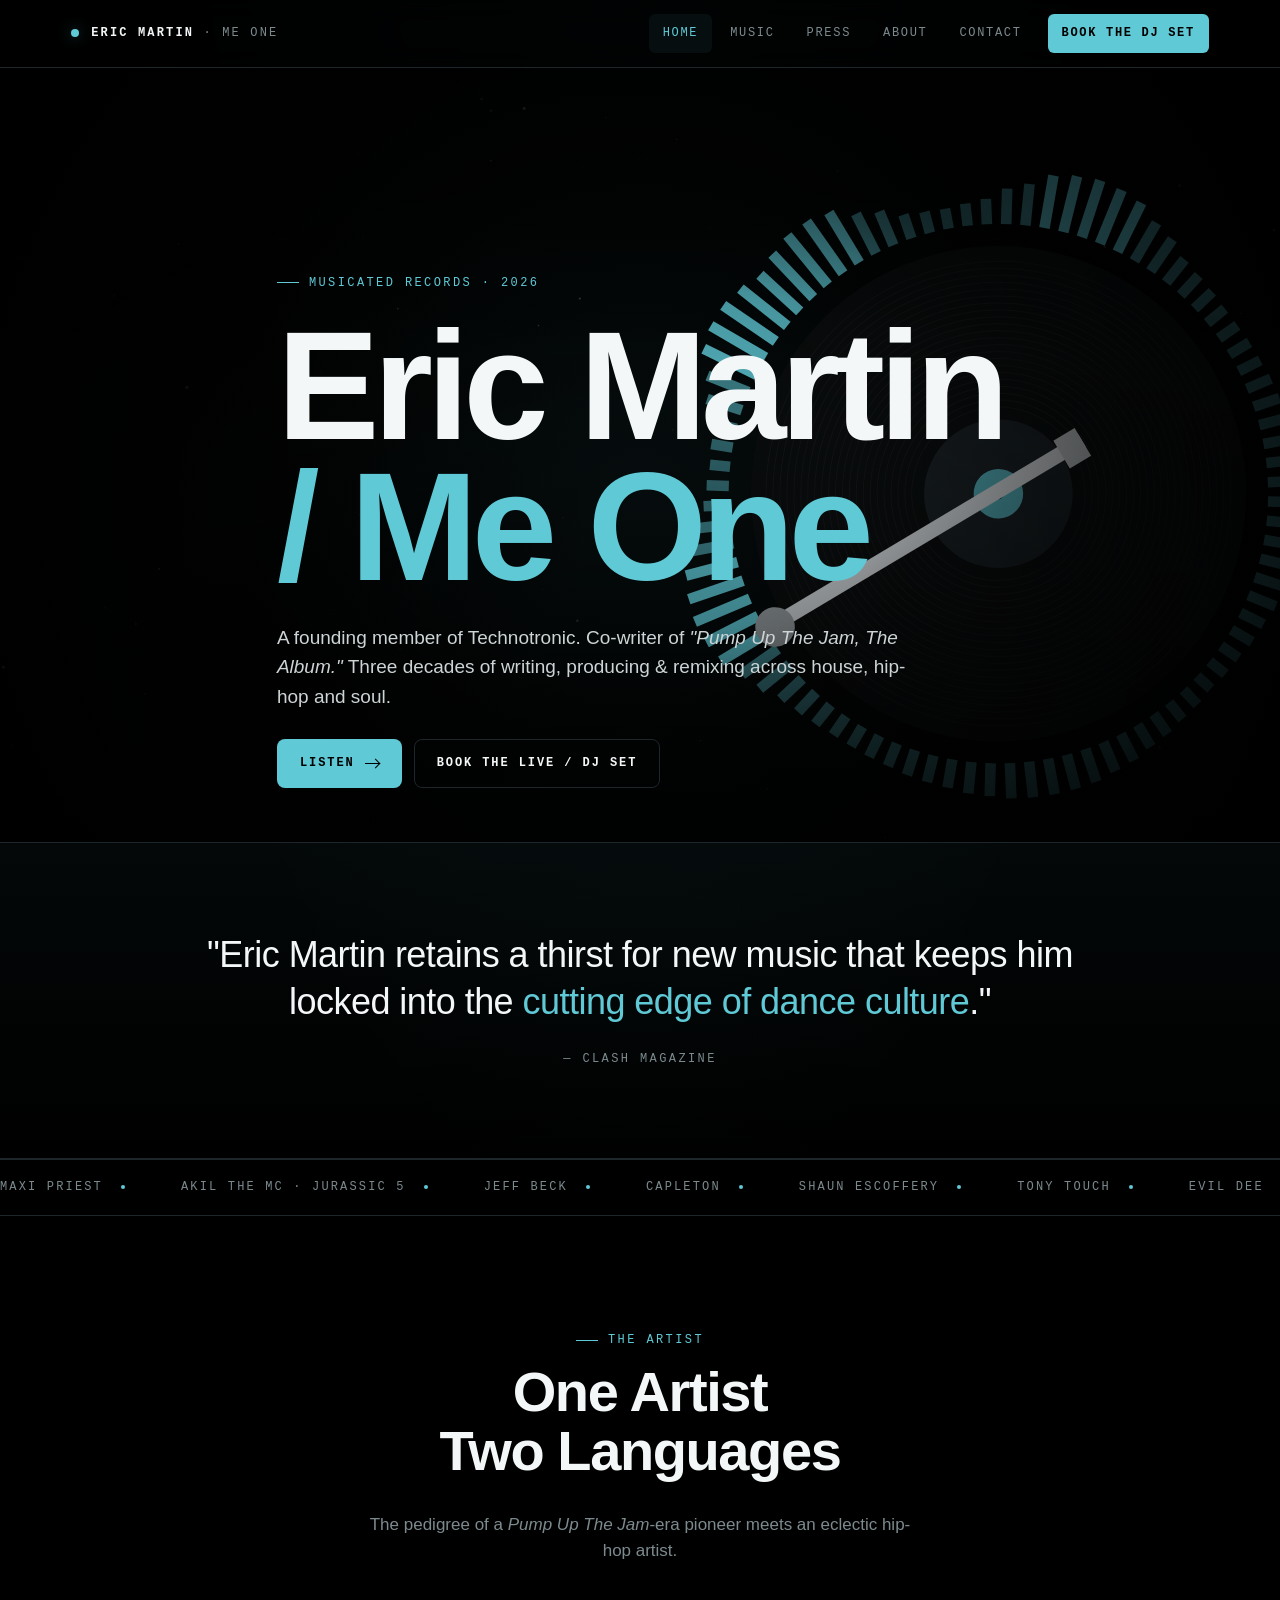
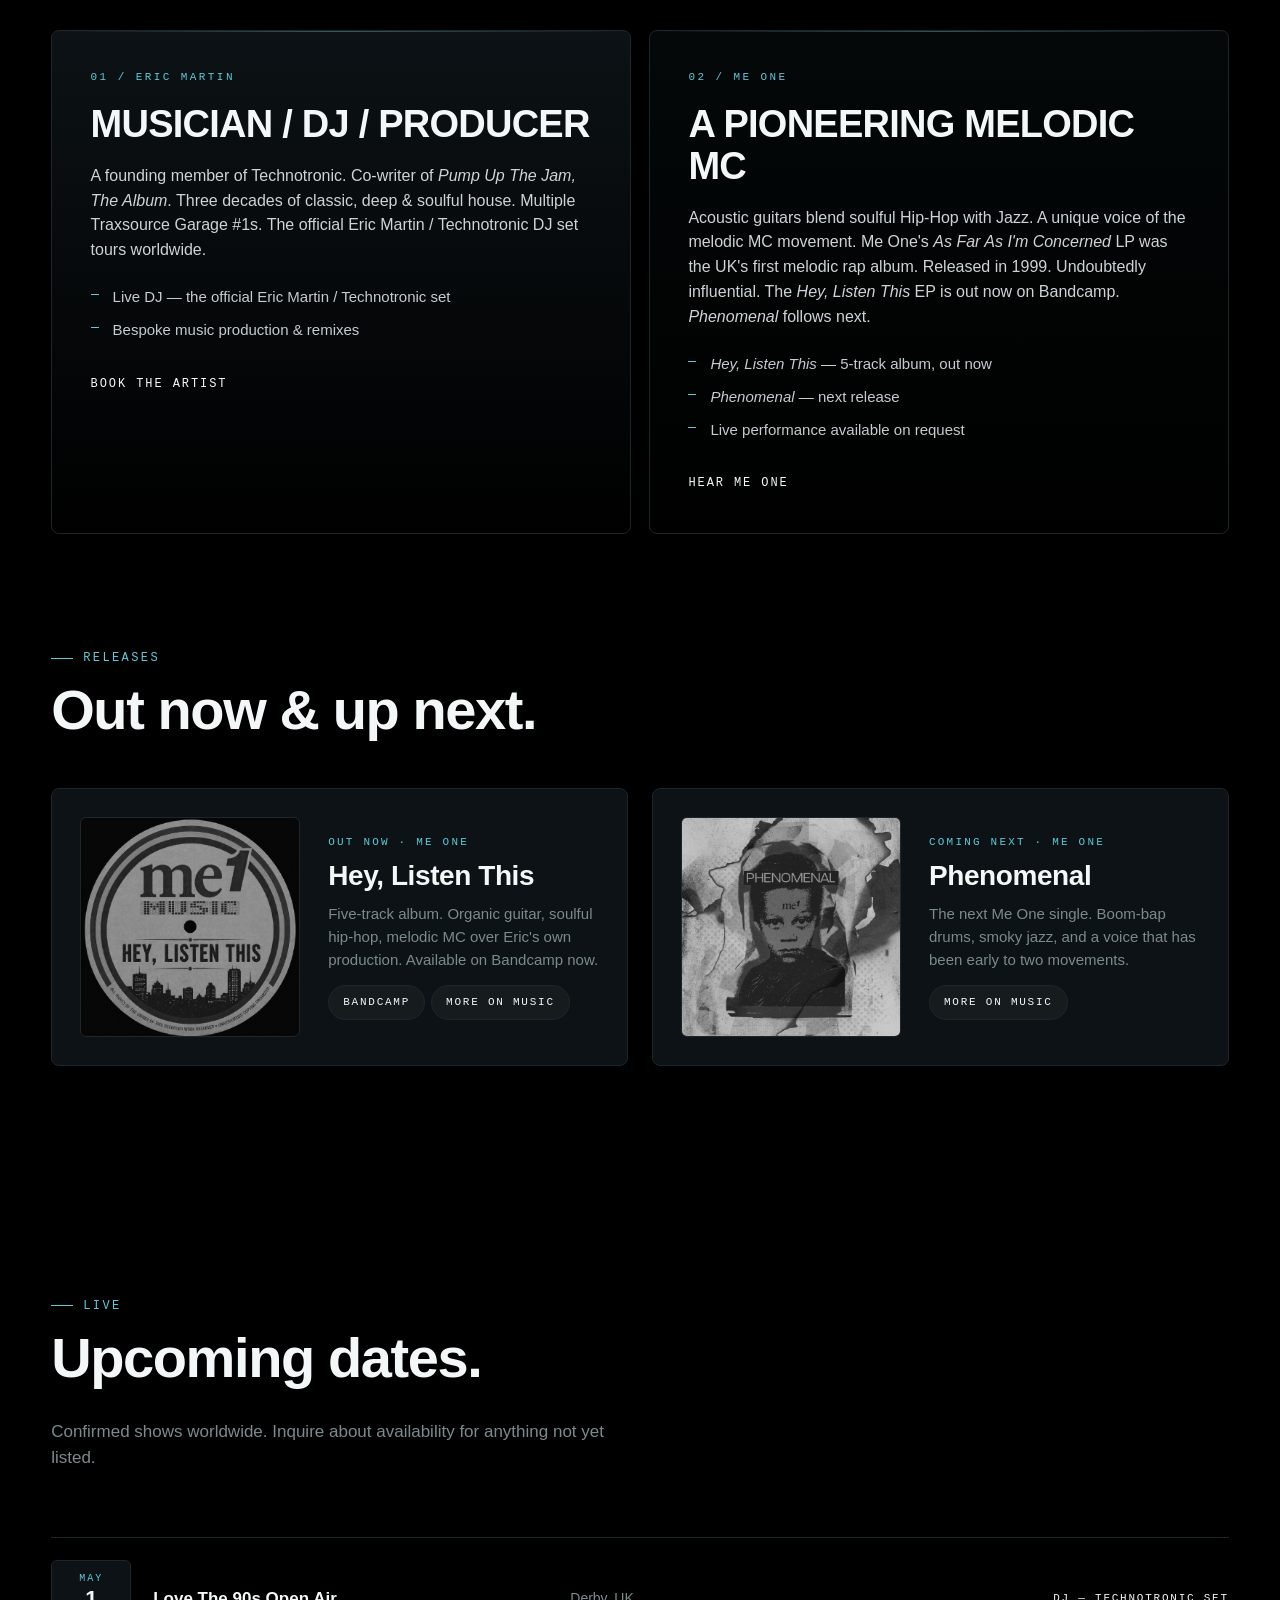
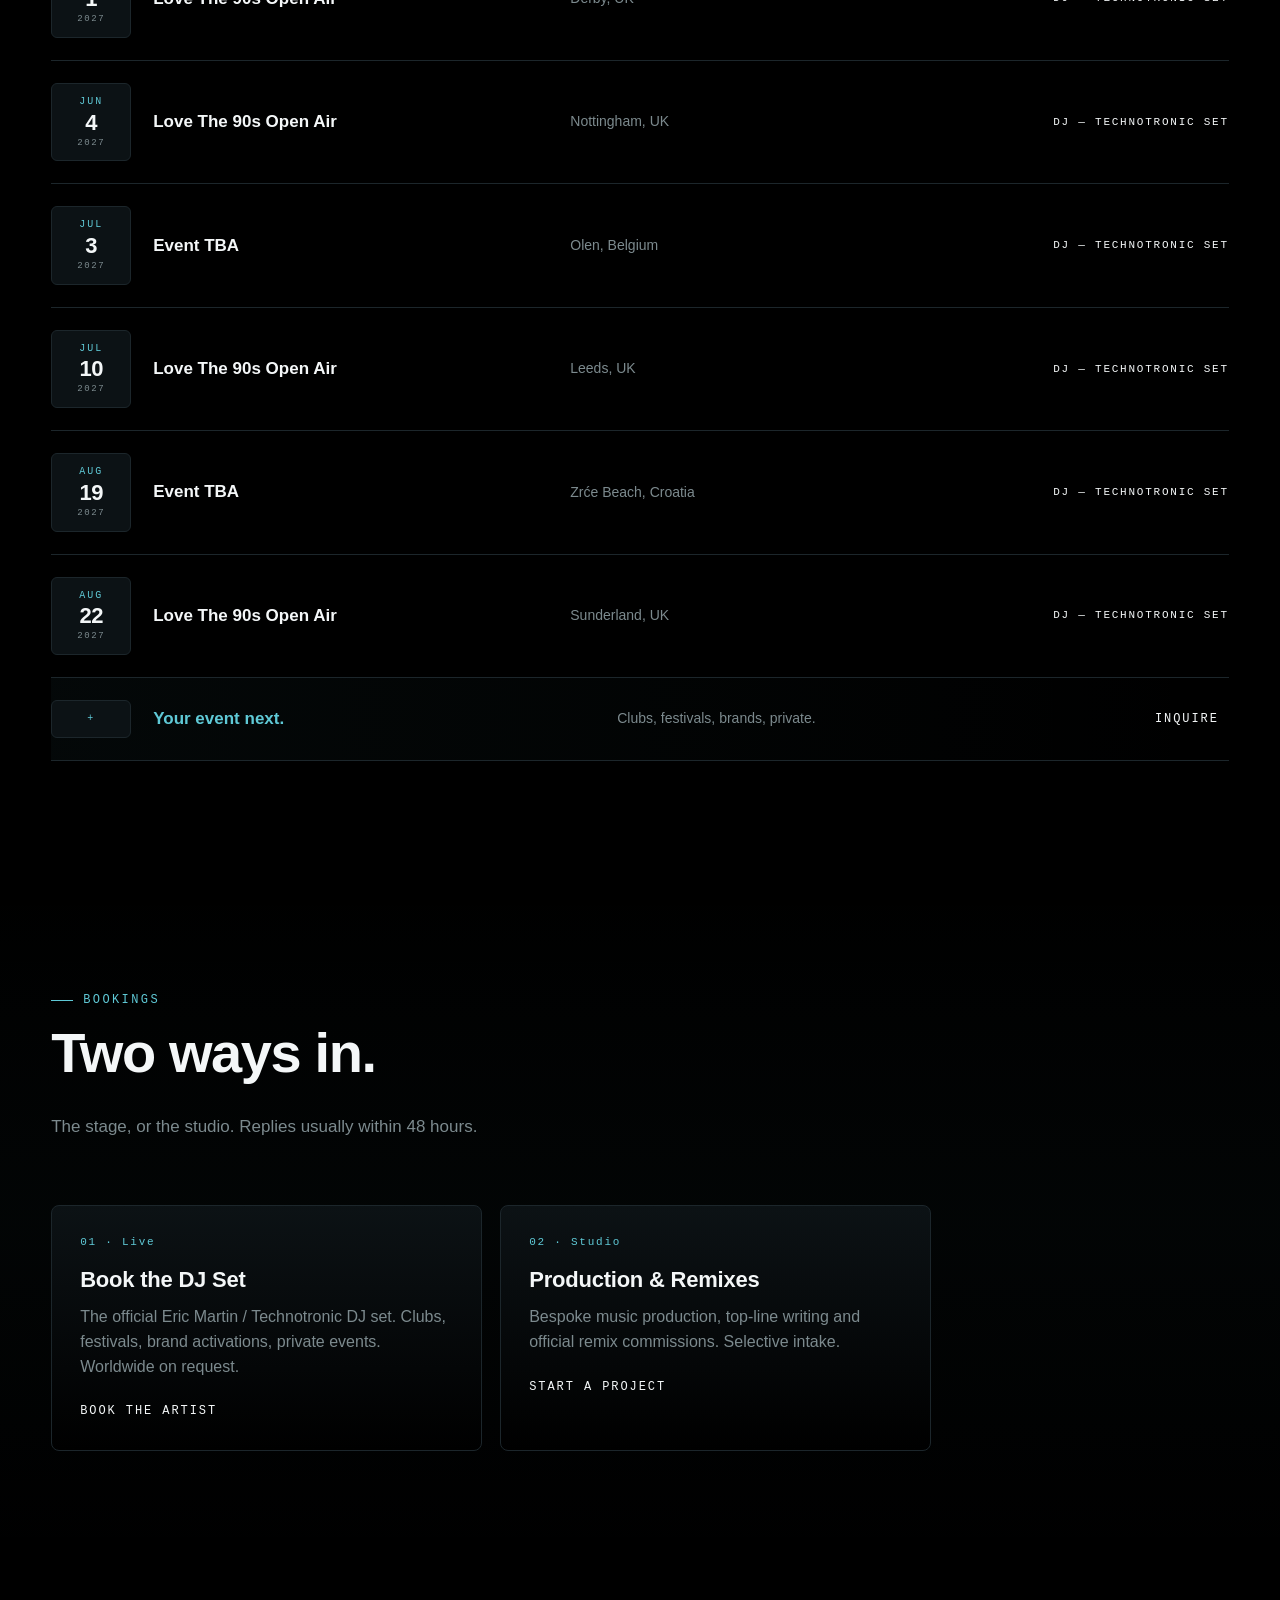
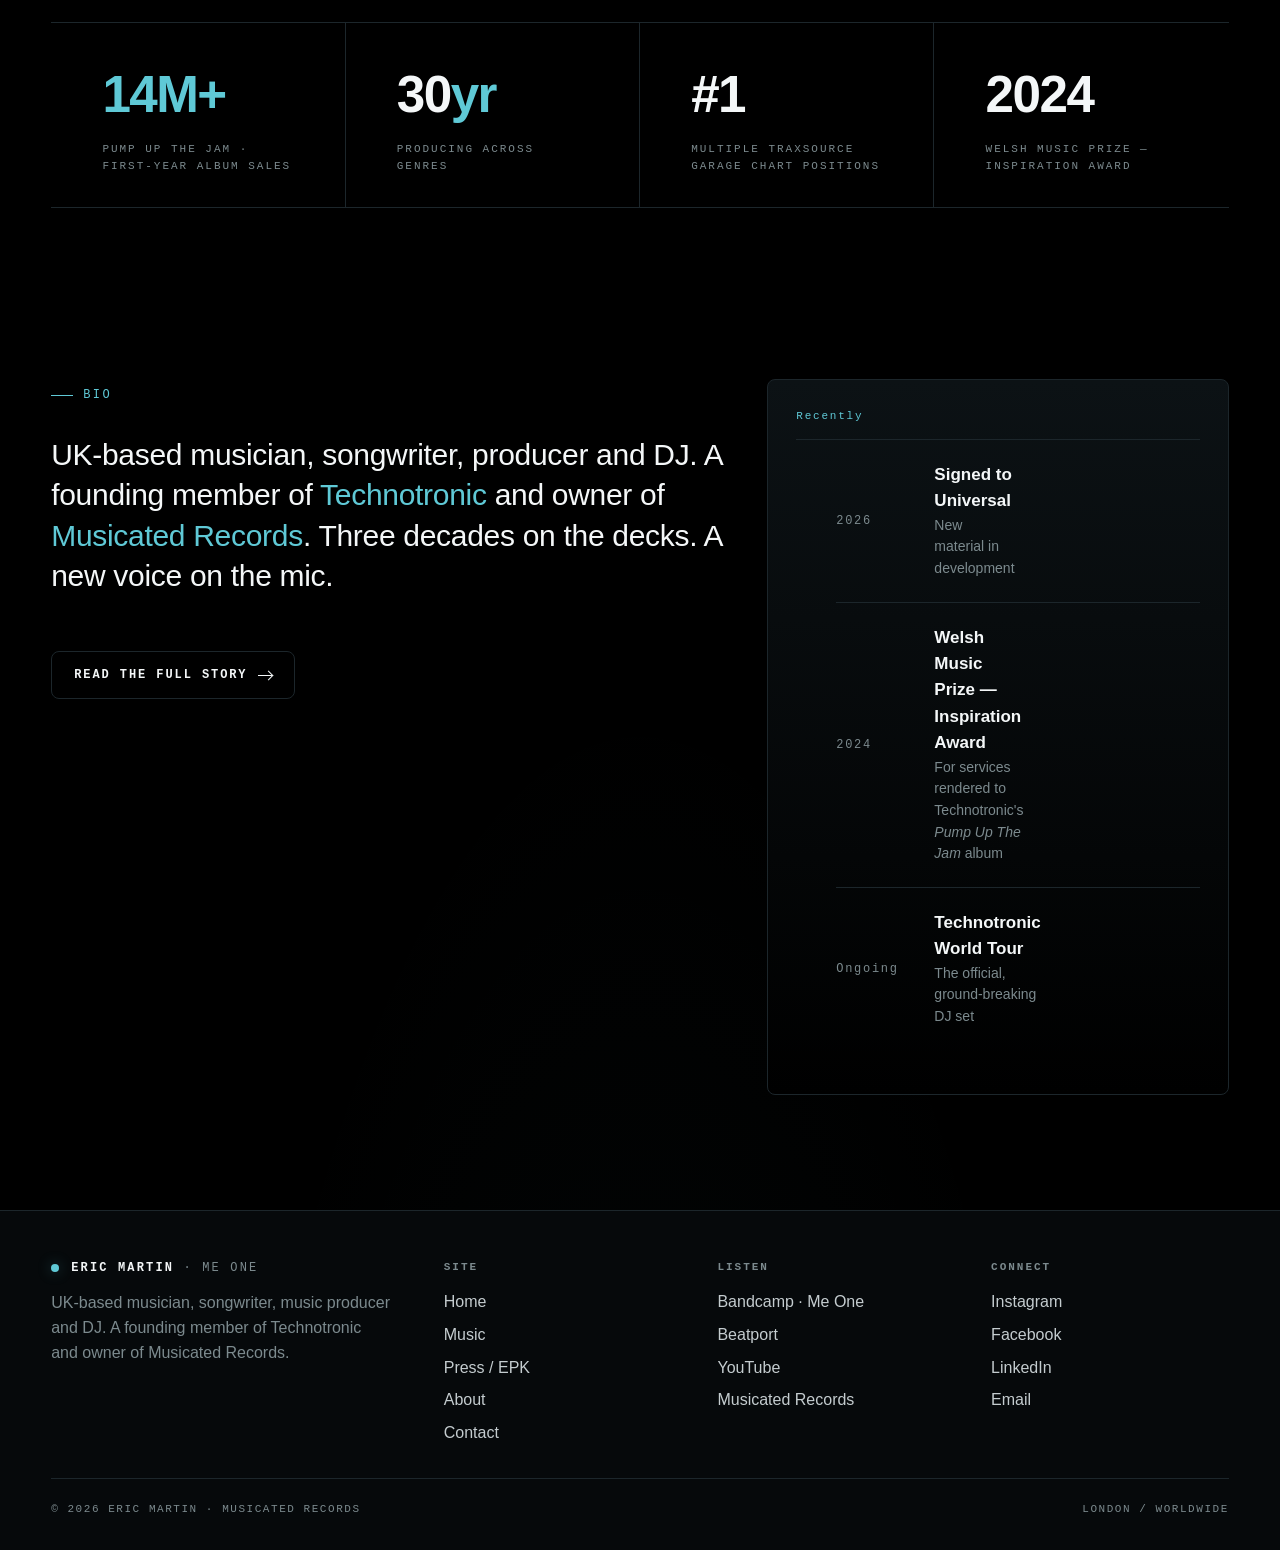
==== commit 9b1ee331: "Change Technotronic bio wording" ====
--- a/index.html
+++ b/index.html
@@ -116,7 +116,7 @@
           <div class="pillar__label">01 / ERIC&nbsp;MARTIN</div>
           <h3>MUSICIAN / DJ / PRODUCER</h3>
           <p>
-            Founding member of Technotronic. Co-writer of <em>Pump Up The Jam, The Album</em>.
+            A founding member of Technotronic. Co-writer of <em>Pump Up The Jam, The Album</em>.
             Three decades of classic, deep &amp; soulful house. Multiple Traxsource Garage #1s.
             The official Eric Martin / Technotronic DJ set tours worldwide.
           </p>
